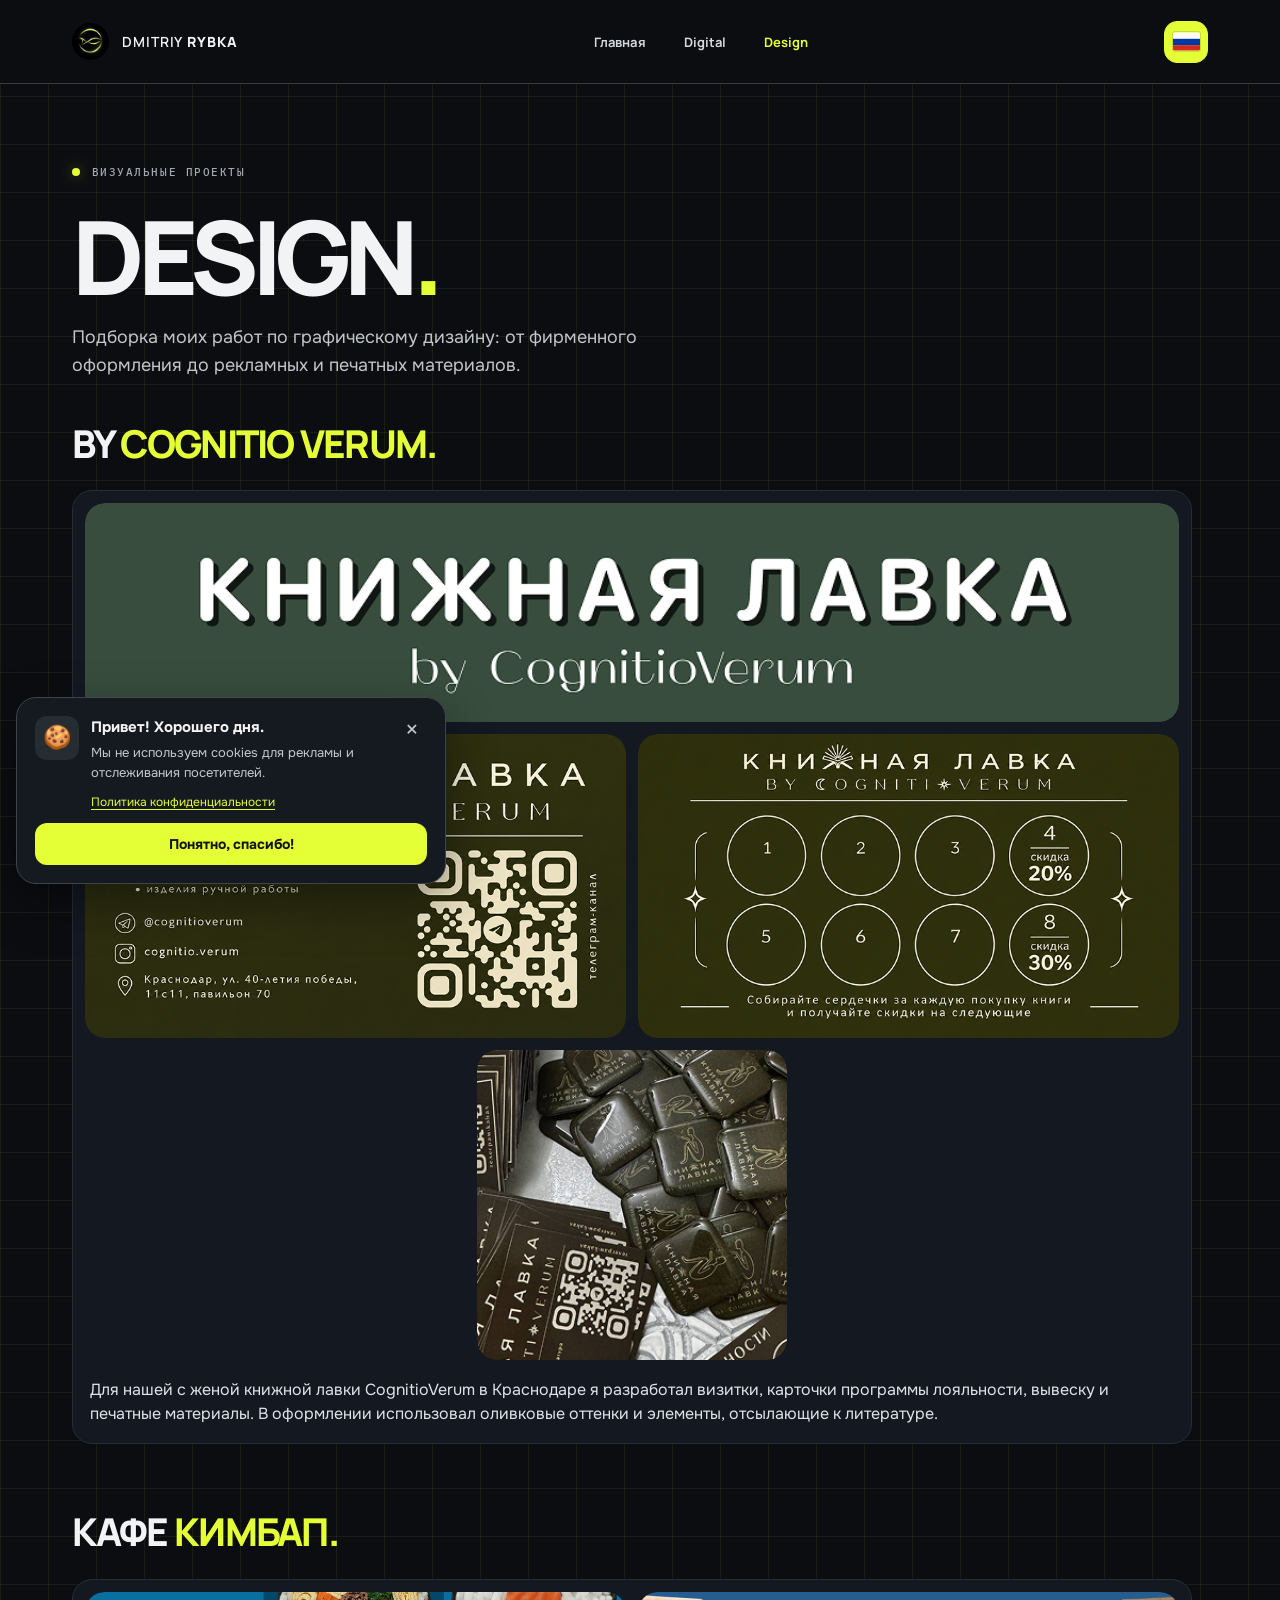
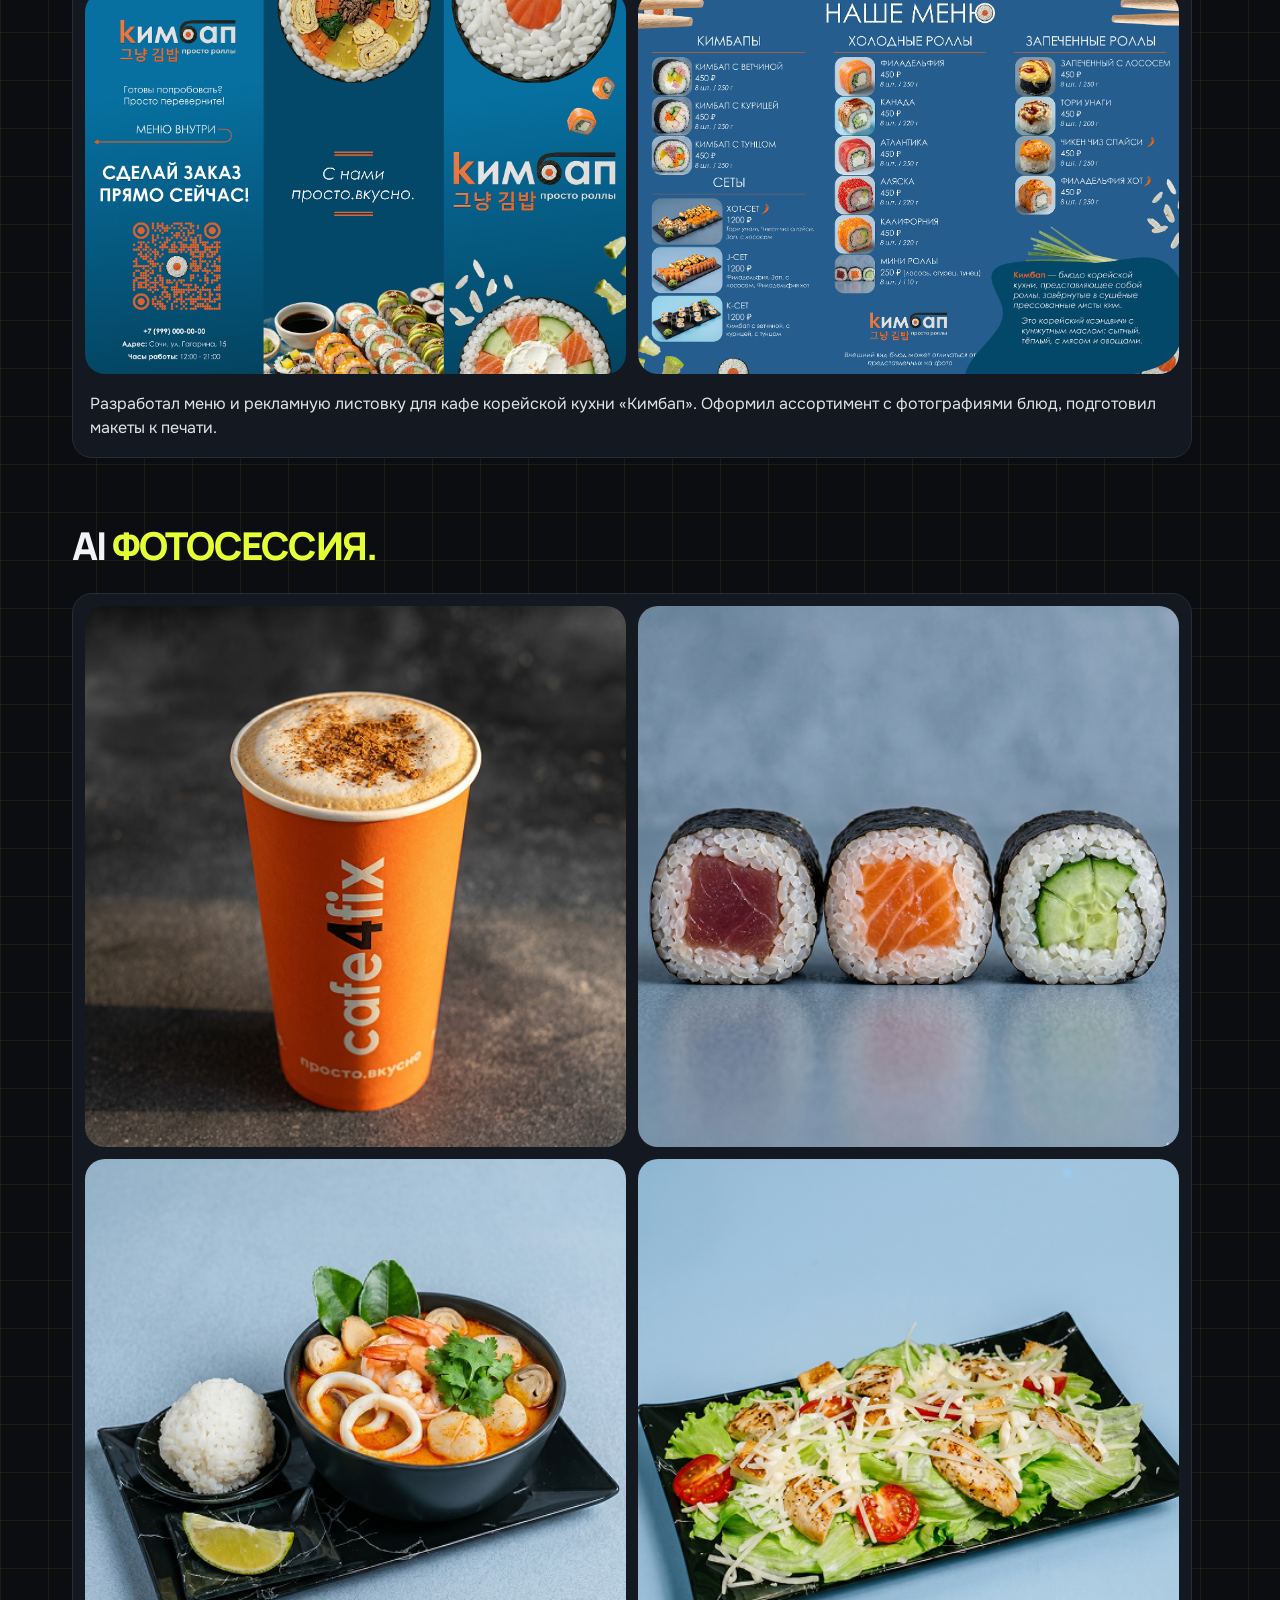
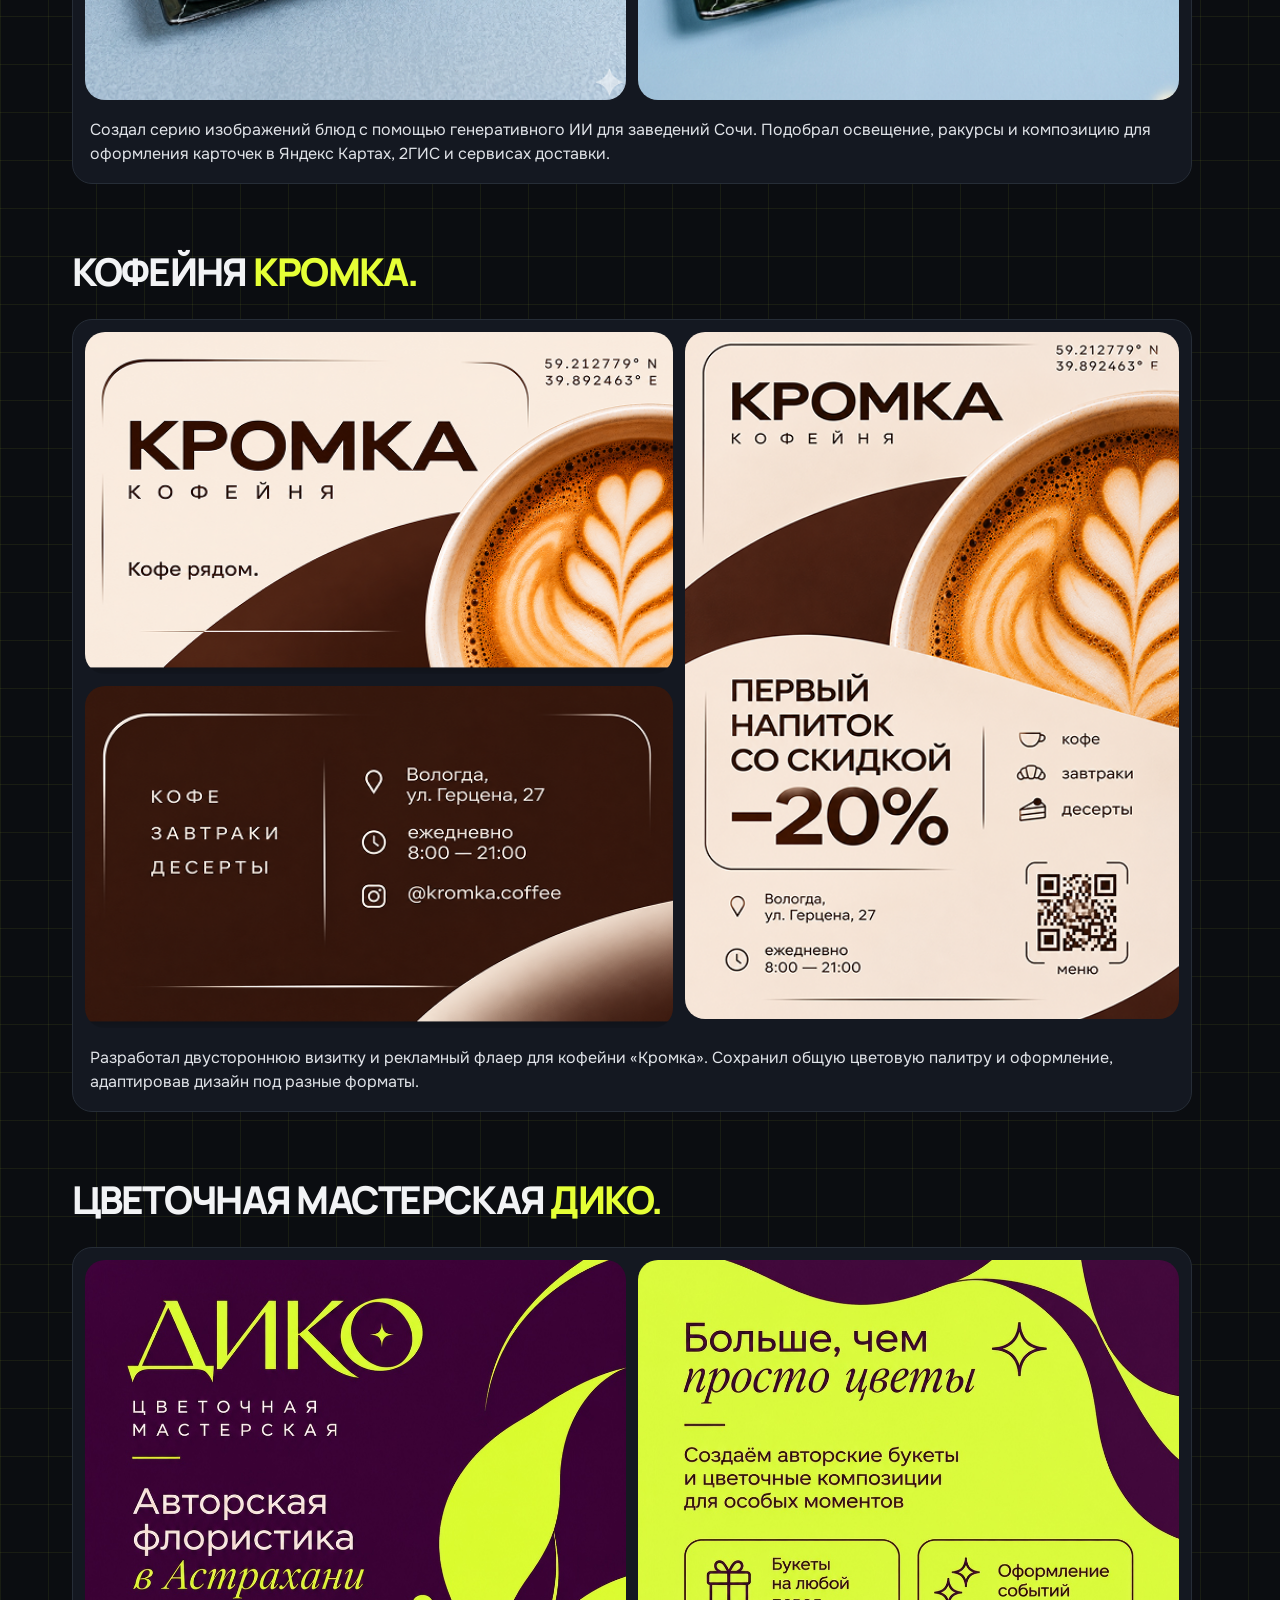
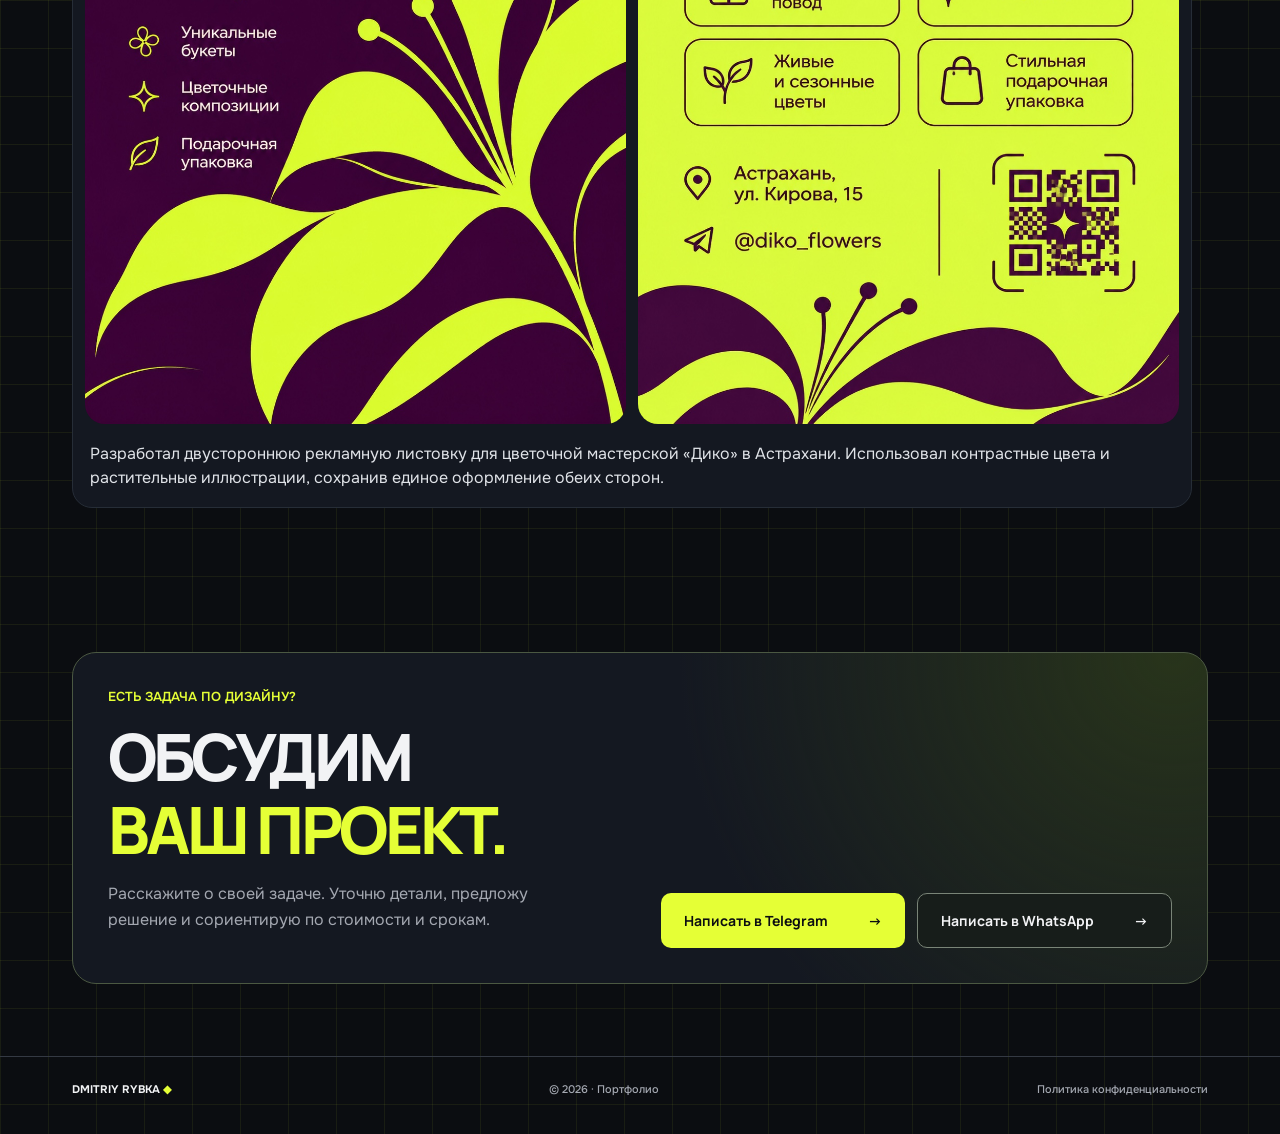
==== design.html @ 5e605a55 "Install GA4 tracking and align multilingual privacy disclosures" ====
<!doctype html>
<html lang="ru">
<head>
<!-- Google Analytics 4 -->
<script async src="https://www.googletagmanager.com/gtag/js?id=G-76533XR7NF"></script>
<script>
  window.dataLayer = window.dataLayer || [];
  function gtag(){dataLayer.push(arguments);}
  gtag('js', new Date());
  gtag('config', 'G-76533XR7NF');
</script>

<meta charset="utf-8">
<meta name="viewport" content="width=device-width, initial-scale=1">
<meta name="theme-color" content="#0B0D11">
<meta name="description" content="Графический дизайн, айдентика, визитки, меню и рекламные материалы. Заказы из Батуми, Тбилиси, Кутаиси, Сочи, Краснодара, Москвы и других городов.">
<title>Графический дизайн и айдентика — портфолио Дмитрия Рыбки</title>
<link rel="icon" href="brand-logo.png" type="image/png">
<link rel="preconnect" href="https://fonts.googleapis.com">
<link rel="preconnect" href="https://fonts.gstatic.com" crossorigin>
<link href="https://fonts.googleapis.com/css2?family=Manrope:wght@400;500;600;700;800&family=Onest:wght@400;500;600&family=IBM+Plex+Mono:wght@400;500&display=swap" rel="stylesheet">
<link rel="stylesheet" href="brand-site.css?v=6">
<link rel="stylesheet" href="design.css?v=2">
<script src="locales/ru.js?v=2" defer></script>
<script src="locales/en.js?v=3" defer></script>
<script src="locales/ka.js?v=3" defer></script>
<script src="i18n.js?v=3" defer></script>
<script src="brand-site.js?v=5" defer></script>
<script src="design.js?v=2" defer></script>

<link rel="canonical" href="https://dmitriyribka27.github.io/design.html">
<meta name="robots" content="index, follow, max-image-preview:large">
<meta property="og:type" content="website">
<meta property="og:site_name" content="Dmitriy Rybka — Portfolio">
<meta property="og:title" content="Графический дизайн и айдентика — портфолио Дмитрия Рыбки">
<meta property="og:description" content="Графический дизайн, айдентика, визитки, меню и рекламные материалы. Заказы из Батуми, Тбилиси, Кутаиси, Сочи, Краснодара, Москвы и других городов.">
<meta property="og:url" content="https://dmitriyribka27.github.io/design.html">
<meta name="twitter:card" content="summary">
<meta name="twitter:title" content="Графический дизайн и айдентика — портфолио Дмитрия Рыбки">
<meta name="twitter:description" content="Графический дизайн, айдентика, визитки, меню и рекламные материалы. Заказы из Батуми, Тбилиси, Кутаиси, Сочи, Краснодара, Москвы и других городов.">
</head>
<body class="design-page">
<header class="header"><a class="wordmark" href="index.html"><img src="brand-logo.png" alt="" width="37" height="37"><span>DMITRIY <b>RYBKA</b></span></a><nav class="nav" aria-label="Основное меню"><a href="index.html">Главная</a><a href="digital.html">Digital</a><a class="active" href="design.html" aria-current="page">Design</a></nav><div class="language-switcher"><button class="language-trigger" type="button" aria-label="Выбрать язык" aria-haspopup="true" aria-expanded="false" aria-controls="site-language-menu"><span class="language-trigger-flag" aria-hidden="true">🇷🇺</span></button><div class="language-menu" id="site-language-menu" hidden aria-label="Другие языки"><button class="language-option" type="button" data-lang="en" aria-label="English — скоро" title="English — скоро"><span aria-hidden="true">🇺🇸</span></button><button class="language-option" type="button" data-lang="ka" aria-label="ქართული — скоро" title="ქართული — скоро"><span aria-hidden="true">🇬🇪</span></button></div></div></header>
<main class="design-main">
<section class="design-intro" aria-labelledby="design-title"><div class="design-intro-inner"><p class="design-kicker"><span class="design-dot"></span> ВИЗУАЛЬНЫЕ ПРОЕКТЫ</p><h1 id="design-title">DESIGN<span>.</span></h1><p class="design-lead">Подборка моих работ по графическому дизайну: от фирменного оформления до рекламных и печатных материалов.</p><p class="design-hint hint-desktop">Листайте вправо или используйте стрелки</p></div></section>
<section class="design-work" aria-label="Кейсы дизайна">
<div class="design-work-inner">
<div class="design-track" id="design-track" tabindex="0" aria-label="Лента из пяти кейсов">
<article class="design-case design-case--cognitio" aria-labelledby="case-title-1"><h2 id="case-title-1">BY <em>COGNITIO VERUM.</em></h2><div class="design-case-body"><div class="design-visual design-visual--cognitio" aria-label="Четыре элемента фирменного оформления книжной лавки CognitioVerum"><div class="design-image-slot design-cognitio-sign"><img src="assets/design/cognitioverum-3.png" alt="Вытянутая вывеска книжной лавки CognitioVerum" loading="eager" decoding="async"></div><div class="design-image-slot design-cognitio-front"><img src="assets/design/cognitioverum-1.png" alt="Лицевая сторона визитки CognitioVerum" loading="eager" decoding="async"></div><div class="design-image-slot design-cognitio-back"><img src="assets/design/cognitioverum-2.png" alt="Оборотная сторона визитки с восемью отметками программы лояльности" loading="eager" decoding="async"></div><div class="design-image-slot design-cognitio-print"><img src="assets/design/cognitioverum-4.png" alt="Фотография напечатанной продукции CognitioVerum" loading="lazy" decoding="async"></div></div><p class="design-case-caption">Для нашей с женой книжной лавки CognitioVerum в Краснодаре я разработал визитки, карточки программы лояльности, вывеску и печатные материалы. В оформлении использовал оливковые оттенки и элементы, отсылающие к литературе.</p></div></article>
<article class="design-case design-case--kimbap" aria-labelledby="case-title-2"><h2 id="case-title-2">КАФЕ <em>КИМБАП.</em></h2><div class="design-case-body"><div class="design-visual design-visual--kimbap" aria-label="Листовка и меню для кафе Кимбап"><img src="assets/design/kimbap-1.png" alt="Трёхсекционная листовка кафе Кимбап: обложка, контакты и изображения блюд" loading="lazy" decoding="async"><img src="assets/design/kimbap-2.png" alt="Внутреннее меню кафе Кимбап с ассортиментом, фотографиями блюд и ценами" loading="lazy" decoding="async"></div><p class="design-case-caption">Разработал меню и рекламную листовку для кафе корейской кухни «Кимбап». Оформил ассортимент с фотографиями блюд, подготовил макеты к печати.</p></div></article>
<article class="design-case design-case--sochi-ai" aria-labelledby="case-title-3"><h2 id="case-title-3">AI <em>ФОТОСЕССИЯ.</em></h2><div class="design-case-body"><div class="design-visual design-visual--sochi-ai" aria-label="Четыре изображения блюд для цифровых меню заведений Сочи"><img src="assets/design/sochi-ai-food-1.png" alt="Фуд-фотография для цифрового меню — вариант 1" loading="lazy" decoding="async"><img src="assets/design/sochi-ai-food-2.png" alt="Фуд-фотография для цифрового меню — вариант 2" loading="lazy" decoding="async"><img src="assets/design/sochi-ai-food-3.png" alt="Фуд-фотография для цифрового меню — вариант 3" loading="lazy" decoding="async"><img src="assets/design/sochi-ai-food-4.png" alt="Фуд-фотография для цифрового меню — вариант 4" loading="lazy" decoding="async"></div><p class="design-case-caption">Создал серию изображений блюд с помощью генеративного ИИ для заведений Сочи. Подобрал освещение, ракурсы и композицию для оформления карточек в Яндекс Картах, 2ГИС и сервисах доставки.</p></div></article>
<article class="design-case design-case--kromka" aria-labelledby="case-title-4"><h2 id="case-title-4">КОФЕЙНЯ <em>КРОМКА.</em></h2><div class="design-case-body"><div class="design-visual design-visual--kromka" aria-label="Две стороны визитки и флаер кофейни Кромка"><div class="design-kromka-cards"><div class="design-kromka-image design-kromka-image--card"><img src="assets/design/kromka-1.png" alt="Лицевая сторона визитки кофейни Кромка" loading="lazy" decoding="async"></div><div class="design-kromka-image design-kromka-image--card"><img src="assets/design/kromka-2.png" alt="Оборотная сторона визитки кофейни Кромка" loading="lazy" decoding="async"></div></div><div class="design-kromka-image design-kromka-image--flyer"><img src="assets/design/kromka-3.png" alt="Вертикальный рекламный флаер кофейни Кромка" loading="lazy" decoding="async"></div></div><p class="design-case-caption">Разработал двустороннюю визитку и рекламный флаер для кофейни «Кромка». Сохранил общую цветовую палитру и оформление, адаптировав дизайн под разные форматы.</p></div></article>
<article class="design-case design-case--diko" aria-labelledby="case-title-5"><h2 id="case-title-5">ЦВЕТОЧНАЯ МАСТЕРСКАЯ <em>ДИКО.</em></h2><div class="design-case-body"><div class="design-visual design-visual--diko" aria-label="Две стороны рекламной листовки цветочной мастерской Дико"><img src="assets/design/diko-1.jpg" alt="Лицевая сторона рекламной листовки Дико — фиолетовый фон, лаймовая цветочная графика и описание мастерской" width="1055" height="1491" loading="lazy" decoding="async"><img src="assets/design/diko-2.jpg" alt="Оборотная сторона листовки Дико — услуги, контакты и QR-код на лаймовом фоне" width="1055" height="1491" loading="lazy" decoding="async"></div><p class="design-case-caption">Разработал двустороннюю рекламную листовку для цветочной мастерской «Дико» в Астрахани. Использовал контрастные цвета и растительные иллюстрации, сохранив единое оформление обеих сторон.</p></div></article>

</div>
<div class="design-track-controls" aria-label="Навигация по кейсам"><button id="design-prev" type="button" aria-label="Предыдущий кейс" disabled>←</button><div class="design-progress" role="progressbar" aria-label="Прогресс просмотра кейсов" aria-valuemin="1" aria-valuemax="5" aria-valuenow="1"><span id="design-progress-fill"></span></div><span class="design-counter" aria-live="polite"><b id="design-current">01</b> / 05</span><button id="design-next" type="button" aria-label="Следующий кейс">→</button></div>
</div>
</section>
<section class="section design-contact"><div class="contact-panel"><div><span class="eyebrow">ЕСТЬ ЗАДАЧА ПО ДИЗАЙНУ?</span><h2>ОБСУДИМ<br><span class="lime">ВАШ ПРОЕКТ.</span></h2><p>Расскажите о своей задаче. Уточню детали, предложу решение и сориентирую по стоимости и срокам.</p></div><div class="contact-actions"><a class="btn btn-lime" href="https://t.me/ribka_27" target="_blank" rel="noopener">Написать в Telegram <span aria-hidden="true">→</span></a><a class="btn btn-whatsapp" href="https://wa.me/995568997063" target="_blank" rel="noopener noreferrer">Написать в WhatsApp <span aria-hidden="true">→</span></a></div></div></section>
</main>
<footer class="footer"><a href="index.html">DMITRIY RYBKA <span class="lime">◆</span></a><span>© 2026 · Портфолио</span><a href="privacy.html">Политика конфиденциальности</a></footer>
</body></html>
---- brand-site.css ----
:root{--bg:#0b0d11;--lime:#e5ff36;--text:#f2f3f5;--steel:#a4a8b1;--surface:#141821;--line:#343943}*{box-sizing:border-box}html{scroll-behavior:smooth}body{margin:0;background:var(--bg);color:var(--text);font-family:Onest,Manrope,Arial,sans-serif;-webkit-font-smoothing:antialiased}a{color:inherit;text-decoration:none}button{font:inherit}img{max-width:100%}::selection{background:var(--lime);color:var(--bg)}.lime{color:var(--lime)}.header{height:84px;max-width:1440px;margin:auto;padding:0 5.6%;display:flex;align-items:center;justify-content:space-between;border-bottom:1px solid var(--line);gap:24px}.wordmark{display:flex;align-items:center;gap:13px;font:600 14px Manrope,sans-serif;letter-spacing:.08em;white-space:nowrap}.wordmark img{object-fit:contain}.wordmark b{font-weight:800}.nav{display:flex;gap:38px;align-items:center}.nav a,.header-contact{font:500 13px Manrope,sans-serif;color:var(--steel);transition:color .2s}.nav a:hover,.nav .active,.header-contact:hover{color:var(--lime)}.header-contact{color:var(--text);white-space:nowrap}.header-contact span{color:var(--lime);padding-left:12px}.section{max-width:1440px;margin:auto;padding:105px 5.6%}.hero{min-height:750px;position:relative;overflow:hidden;display:flex;align-items:center;padding-top:90px;padding-bottom:35px;border-bottom:1px solid var(--line)}.hero-content{position:relative;z-index:2;width:100%}.eyebrow,.section-top,.hero-foot,.work-label,.work-card small,.about-facts,.picture-caption,.footer,.project-tags,.case-meta,.project-status,.mini-label{font:500 11px 'IBM Plex Mono',monospace;letter-spacing:.12em}.eyebrow{color:var(--steel);display:flex;align-items:center;gap:13px}.signal{height:8px;width:8px;border-radius:100%;background:var(--lime);box-shadow:0 0 18px var(--lime)}.eyebrow-end{margin-left:auto}.hero h1,h2{font-family:Manrope,sans-serif;letter-spacing:-.055em;font-weight:800}.hero h1{font-size:clamp(53px,7.25vw,108px);line-height:1.11;margin:48px 0 30px;max-width:1200px}.hero-desc{font-size:clamp(16px,1.7vw,21px);line-height:1.65;color:#cbd0d6;max-width:670px}.actions{display:flex;gap:14px;flex-wrap:wrap;margin-top:35px}.btn{display:inline-flex;min-height:55px;align-items:center;justify-content:space-between;gap:40px;padding:15px 23px;border-radius:10px;font:700 14px Manrope,sans-serif;transition:transform .2s,background .2s,border-color .2s}.btn:hover{transform:translateY(-3px)}.btn-lime{background:var(--lime);color:var(--bg)}.btn-lime:hover{background:#f0ff88}.btn-ghost{border:1px solid #666d76;color:var(--text)}.btn-ghost:hover{border-color:var(--lime)}.hero-foot{display:flex;justify-content:space-between;color:var(--steel);margin-top:95px}.mesh{pointer-events:none;position:absolute;right:-11%;top:-30%;width:70%;height:100%;opacity:.6;background:repeating-radial-gradient(ellipse at 80% 25%,transparent 0 32px,rgba(229,255,54,.23) 33px,transparent 34px);transform:rotate(-25deg);mask-image:linear-gradient(to left,#000,transparent 85%)}.mesh:after{content:'';position:absolute;width:70%;height:20%;right:10%;top:62%;border-top:2px solid var(--lime);border-radius:50%;filter:drop-shadow(0 0 13px var(--lime));transform:rotate(-14deg)}.section-top{display:flex;align-items:center;justify-content:space-between;color:var(--steel);padding-bottom:22px;border-bottom:1px solid var(--line)}.section-top span:first-child{color:var(--lime)}.section-head{display:flex;align-items:end;justify-content:space-between;gap:50px;margin:55px 0 47px}.section-head h2,.about-copy h2,.contact-panel h2,.page-hero h1{font-size:clamp(41px,5.1vw,74px);line-height:1.11;margin:0}.section-head p{font-size:16px;line-height:1.75;color:var(--steel);max-width:430px;margin:0 0 6px}.service-list{border-top:1px solid var(--line)}.service{border-bottom:1px solid var(--line);padding:29px 4px;display:grid;grid-template-columns:80px 1fr 60px;align-items:center;gap:16px}.service-no{color:var(--lime);font:12px 'IBM Plex Mono',monospace}.service h3{font:700 clamp(22px,2.2vw,31px) Manrope,sans-serif;letter-spacing:-.03em;margin:0 0 9px}.service p{margin:0;color:var(--steel);line-height:1.65;max-width:830px;font-size:15px}.service-symbol{font-size:32px;color:var(--lime);text-align:right}.work-links{padding-top:70px}.work-grid{display:grid;grid-template-columns:1fr 1fr;gap:20px}.work-card{min-height:395px;overflow:hidden;position:relative;border:1px solid #353a42;background:linear-gradient(140deg,#171b24,#0d1015);border-radius:20px;padding:30px;display:flex;flex-direction:column;transition:border-color .2s,transform .2s}.work-card:hover{border-color:var(--lime);transform:translateY(-4px)}.card-graphic{height:215px;position:relative;display:grid;place-items:center;overflow:hidden}.card-graphic:before{content:'';position:absolute;inset:-60%;background:repeating-radial-gradient(circle at center,transparent 0 27px,rgba(229,255,54,.12) 28px,transparent 29px);transform:rotate(-18deg)}.abstract-window{display:block;width:170px;height:121px;border:1px solid #818890;border-radius:12px;transform:rotate(-9deg);background:#171b22;box-shadow:18px 20px 30px #050607,0 0 35px #bcf12b15;padding:15px;position:relative}.abstract-window:before{content:'•••';position:absolute;top:6px;left:13px;color:var(--lime);font-size:11px;letter-spacing:3px}.abstract-window i{display:block;height:9px;margin:12px 0 0;background:#3c4642;border-radius:5px}.abstract-window i:nth-child(2){width:70%;background:var(--lime)}.abstract-window i:nth-child(3){width:88%}.abstract-orbit{width:160px;height:160px;border-radius:50%;border:2px solid var(--lime);transform:rotate(-24deg) scaleX(.78);box-shadow:0 0 35px #aee02c38}.abstract-orbit:after{content:'';position:absolute;width:170px;height:85px;border:2px solid #f2f3f5;border-radius:50%;top:32px;left:-6px;transform:rotate(48deg)}.abstract-spark{position:absolute;font-size:53px;color:var(--lime);text-shadow:0 0 25px #e5ff367c}.work-label{color:var(--lime);margin:5px 0 15px}.work-card strong{font:800 clamp(27px,3vw,42px) Manrope,sans-serif;letter-spacing:-.04em;display:flex;justify-content:space-between;align-items:center}.work-card strong span{color:var(--lime);font-weight:400}.work-card small{letter-spacing:0;font-family:Onest,sans-serif;font-size:14px;color:var(--steel);margin-top:10px}.about-layout{display:grid;grid-template-columns:minmax(280px,.84fr) 1.16fr;gap:7%;align-items:center;margin-top:50px}.about-picture{position:relative;overflow:hidden;border-radius:18px;background:#20242b;aspect-ratio:4/4.6}.about-picture img{width:100%;height:100%;object-fit:cover;object-position:center 35%;display:block}.picture-caption{position:absolute;bottom:18px;left:20px;background:#0b0d11c9;border:1px solid #ffffff52;border-radius:8px;padding:11px}.about-copy .eyebrow{color:var(--lime)}.about-copy h2{margin:25px 0}.about-copy>p:not(.eyebrow){color:#bfc4cc;line-height:1.8;font-size:16px;max-width:620px}.about-facts{display:flex;flex-wrap:wrap;gap:9px;margin-top:35px}.about-facts span,.project-tags span{border:1px solid var(--line);border-radius:40px;padding:10px 13px;color:var(--steel)}.steps{display:grid;grid-template-columns:repeat(4,1fr);list-style:none;gap:14px;padding:0;margin:0 0 75px}.steps li{border-top:1px solid var(--lime);padding-top:20px}.steps li span{display:block;color:var(--lime);font:12px 'IBM Plex Mono',monospace;margin-bottom:32px}.steps strong{font:700 20px Manrope,sans-serif}.steps p{color:var(--steel);line-height:1.6;font-size:14px}.contact-panel{background:radial-gradient(circle at 97% 0,#28341b,transparent 43%),var(--surface);border:1px solid #4b5842;border-radius:24px;padding:55px;display:flex;justify-content:space-between;align-items:end;gap:25px}.contact-panel .eyebrow{color:var(--lime)}.contact-panel h2{margin:20px 0}.contact-panel p{color:var(--steel);max-width:480px;line-height:1.6}.contact-panel .btn{margin-bottom:8px;white-space:nowrap}.footer{max-width:1440px;margin:auto;padding:25px 5.6% 38px;border-top:1px solid var(--line);display:flex;justify-content:space-between;align-items:center;gap:15px;color:var(--steel)}.footer a:first-child{color:var(--text);font-weight:700}.footer a:hover{color:var(--lime)}
/* Inner portfolio pages */
.page-hero{position:relative;overflow:hidden;min-height:450px;display:flex;flex-direction:column;justify-content:center;border-bottom:1px solid var(--line)}.page-hero .mesh{right:-26%;top:-55%}.page-hero h1{max-width:900px;margin:30px 0 25px}.page-hero p:not(.eyebrow){color:var(--steel);font-size:18px;line-height:1.65;max-width:720px}.page-hero .btn{align-self:flex-start;margin-top:16px}.case-stack{display:grid;gap:22px;margin-top:55px}.case{border:1px solid var(--line);border-radius:20px;background:var(--surface);overflow:hidden;display:grid;grid-template-columns:1.05fr .95fr}.case-copy{padding:45px}.case-meta{color:var(--lime)}.case h2{font-size:clamp(32px,3.4vw,49px);margin:25px 0 18px;line-height:1.13}.case p{color:var(--steel);font-size:15px;line-height:1.75}.case ul{padding-left:20px;color:#cbd0d6;line-height:1.8}.case-visual{min-height:335px;background:radial-gradient(circle at 65% 50%,#303b20,#101319 70%);display:grid;place-items:center;position:relative;overflow:hidden}.case-visual img{width:100%;height:100%;object-fit:cover;max-height:450px}.case-visual.visual-symbol{font:800 clamp(85px,12vw,190px) Manrope,sans-serif;letter-spacing:-.1em;color:var(--lime);text-shadow:0 0 60px #dfff3633}.case-visual .visual-sub{position:absolute;bottom:25px;left:28px;color:var(--steel);font:11px 'IBM Plex Mono',monospace;letter-spacing:.1em}.case-actions{display:flex;gap:18px;flex-wrap:wrap;margin-top:24px}.text-link{font:700 13px Manrope,sans-serif;color:var(--lime);border-bottom:1px solid var(--lime);padding-bottom:6px}.project-tags{display:flex;gap:8px;flex-wrap:wrap;margin-top:25px;font-size:10px}.project-status{display:inline-flex;color:var(--steel);padding:7px 0}.gallery{display:grid;grid-template-columns:repeat(3,1fr);gap:16px;margin-top:42px}.gallery button{padding:0;border:1px solid var(--line);background:var(--surface);border-radius:14px;overflow:hidden;cursor:zoom-in;color:var(--text);text-align:left}.gallery img{display:block;width:100%;height:270px;object-fit:cover;transition:transform .3s}.gallery button:hover img{transform:scale(1.04)}.gallery span{display:block;padding:14px;font:12px Manrope,sans-serif}.subheading{margin:70px 0 20px;font:800 clamp(27px,4vw,48px) Manrope,sans-serif;letter-spacing:-.04em}.simple-card-grid{display:grid;grid-template-columns:repeat(3,1fr);gap:16px}.simple-card{border:1px solid var(--line);border-radius:14px;background:var(--surface);padding:24px}.simple-card h3{font:700 20px Manrope,sans-serif}.simple-card p{color:var(--steel);line-height:1.7;font-size:14px}.design-gallery{display:grid;grid-template-columns:repeat(3,1fr);gap:17px;margin:50px 0}.design-gallery button{background:var(--surface);border:1px solid var(--line);border-radius:17px;overflow:hidden;color:var(--text);text-align:left;padding:0;cursor:zoom-in}.design-gallery img{width:100%;aspect-ratio:4/4.7;object-fit:cover;display:block}.design-gallery span{display:block;padding:17px;font:600 14px Manrope,sans-serif}.lightbox{position:fixed;inset:0;background:#07090df2;z-index:100;display:none;align-items:center;justify-content:center;padding:50px 20px}.lightbox.open{display:flex}.lightbox img{max-width:95%;max-height:90vh;object-fit:contain}.lightbox button{position:absolute;right:24px;top:20px;border:1px solid var(--line);background:#20252b;color:white;border-radius:50%;height:44px;width:44px;cursor:pointer;font-size:24px}
@media(max-width:900px){.header{padding:0 5%;height:73px}.section{padding:75px 5%}.hero{min-height:660px}.hero h1{font-size:clamp(47px,8.2vw,74px)}.section-head{display:block}.section-head p{margin-top:25px}.about-layout{gap:30px}.steps{grid-template-columns:repeat(2,1fr);gap:30px}.contact-panel{padding:35px}.case-copy{padding:30px}.case-visual{min-height:250px}}
@media(max-width:620px){.header{gap:8px}.wordmark{font-size:11px;gap:6px}.wordmark img{height:29px;width:29px}.nav{gap:12px}.nav a{font-size:11px}.header-contact{font-size:0}.header-contact span{font-size:18px;padding:0}.section{padding:65px 6%}.hero{min-height:640px;padding-top:75px}.hero .eyebrow{font-size:9px;letter-spacing:.03em}.eyebrow-end{display:none}.hero h1{font-size:clamp(37px,9.25vw,58px);margin:40px 0 25px;overflow-wrap:anywhere}.hero-desc{font-size:16px}.hero-foot{margin-top:80px;font-size:9px}.hero-foot span:last-child{display:none}.mesh{width:130%;right:-76%;top:-23%;opacity:.37}.section-top{font-size:9px;gap:10px}.section-top span:last-child{max-width:48%;text-align:right}.section-head{margin:36px 0}.section-head h2,.about-copy h2,.contact-panel h2,.page-hero h1{font-size:clamp(35px,9vw,50px)}.service{grid-template-columns:35px 1fr 22px;padding:24px 0;gap:9px}.service h3{font-size:21px}.service p{font-size:13px}.service-symbol{font-size:21px}.work-grid{grid-template-columns:1fr;gap:15px}.work-card{min-height:300px;padding:23px}.card-graphic{height:160px}.work-card strong{font-size:28px}.about-layout{grid-template-columns:1fr}.about-picture{aspect-ratio:4/3.7}.about-copy{padding-top:16px}.steps{gap:15px;margin-bottom:45px}.steps li span{margin-bottom:20px}.steps strong{font-size:17px}.steps p{font-size:12px}.contact-panel{padding:28px;display:block}.contact-panel .btn{margin-top:18px;width:100%}.footer{padding:28px 6%;flex-wrap:wrap;font-size:9px}.footer span{order:3;width:100%}.case{grid-template-columns:1fr}.case-visual{order:-1;height:240px}.case-copy{padding:25px}.gallery,.design-gallery,.simple-card-grid{grid-template-columns:1fr 1fr}.gallery img{height:190px}.design-gallery img{aspect-ratio:3/4}.page-hero{min-height:390px}.btn{gap:20px;font-size:13px;padding:13px 17px}.case h2{font-size:32px}}
@media(max-width:400px){.gallery,.design-gallery,.simple-card-grid{grid-template-columns:1fr}.hero h1{font-size:36px}.nav a{font-size:10px}.nav{gap:9px}}
@media(prefers-reduced-motion:reduce){html{scroll-behavior:auto}*,*:before,*:after{transition:none!important;animation:none!important}}
/* Refinement: clear language, tighter rhythm and a visible brand grid. */
body{background-color:#0b0d11;background-image:linear-gradient(rgba(229,255,54,.065) 1px,transparent 1px),linear-gradient(90deg,rgba(229,255,54,.065) 1px,transparent 1px);background-size:48px 48px}
.section-top,.hero-foot,.work-label,.picture-caption,.about-facts,.case-meta,.visual-sub{display:none!important}
.eyebrow{font-family:Onest,Manrope,sans-serif;letter-spacing:0;font-size:13px;font-weight:600;text-transform:none}
.hero .eyebrow,.page-hero>.eyebrow{display:none}
.hero{min-height:unset;padding-top:76px;padding-bottom:72px}
.hero h1{margin:0 0 22px;font-size:clamp(48px,6vw,86px);line-height:1.1}
.hero-desc{max-width:610px;line-height:1.55}
.hero .actions{margin-top:28px}
.section{padding-top:72px;padding-bottom:72px}
.section-head{margin:0 0 30px;gap:28px}
.services .service{padding-top:23px;padding-bottom:23px}
.work-card{min-height:310px}
.card-graphic{height:155px}
.work-links{padding-top:48px}
.about-layout{margin-top:0}
.about-picture{aspect-ratio:4/4}
.about-copy .eyebrow{margin:0}
.about-copy h2{margin:13px 0}
.about-copy>p:not(.eyebrow){line-height:1.6}
.steps{margin-bottom:40px}
.steps li span{margin-bottom:14px}
.contact-panel{padding:35px}
.contact-panel h2{margin:15px 0}
.mesh{opacity:.85;background:repeating-radial-gradient(ellipse at 80% 25%,transparent 0 23px,rgba(229,255,54,.30) 24px,transparent 25px);mask-image:linear-gradient(to left,#000,transparent 95%)}
.hero:before,.page-hero:before{content:'';pointer-events:none;position:absolute;inset:0;background:linear-gradient(rgba(229,255,54,.16) 1px,transparent 1px),linear-gradient(90deg,rgba(229,255,54,.16) 1px,transparent 1px);background-size:44px 44px;transform:perspective(500px) rotateX(57deg) scale(1.2);transform-origin:70% 0;mask-image:linear-gradient(90deg,transparent 20%,#000 100%);opacity:.6}
.page-hero{min-height:340px}
.case-stack{margin-top:10px}
.case-copy{padding:32px}
.case h2{margin:0 0 15px}
.project-status{letter-spacing:0;font:500 12px Onest,sans-serif;color:var(--steel)}
.footer{font-family:Onest,Manrope,sans-serif;letter-spacing:0}
@media(max-width:620px){
 .header{height:64px}.section{padding-top:45px;padding-bottom:45px}
 .hero{min-height:unset;padding-top:53px;padding-bottom:48px}
 .hero h1{font-size:clamp(35px,9vw,49px);margin:0 0 20px;line-height:1.12}
 .hero-desc{font-size:15px;line-height:1.55;margin:0}
 .hero .actions{margin-top:23px;gap:10px}
 .hero .btn{min-height:48px;padding:11px 15px}
 .section-head{margin:0 0 24px}
 .section-head h2,.about-copy h2,.contact-panel h2{font-size:clamp(34px,8.5vw,46px)}
 .section-head p{margin-top:13px;font-size:14px;line-height:1.55}
 .work-card{min-height:250px}.card-graphic{height:110px}
 .about-picture{aspect-ratio:4/3.7}
 .about-copy{padding-top:3px}.about-copy h2{margin:12px 0}
 .about-copy>p:not(.eyebrow){line-height:1.6;font-size:14px}
 .steps{grid-template-columns:repeat(2,1fr);gap:18px;margin-bottom:28px}
 .steps li span{margin-bottom:10px}
 .contact-panel{padding:25px}
 .page-hero{min-height:300px}.page-hero h1{margin:0 0 15px}
 .page-hero p:not(.eyebrow){font-size:15px;margin:0}
 .case-copy{padding:24px}
 .hero:before,.page-hero:before{background-size:32px 32px;opacity:.8;mask-image:linear-gradient(90deg,transparent 5%,#000 100%)}
}

/* v2.2 — focused visual refinements */
.mesh,.hero-mesh{display:none!important}
.hero:before,.page-hero:before{display:none!important}
.nav a{font-weight:700;color:#d5d8dc;letter-spacing:.005em}
.nav .active{color:var(--lime)}
.nav a:hover{color:var(--lime)}
.wordmark img{border-radius:50%;object-fit:cover}
.design-graphic .design-icon{position:relative;display:block;width:105px;height:105px;transform:rotate(-12deg)}
.design-icon i{position:absolute;display:block;width:78px;height:78px;left:13px;top:13px;border:2px solid var(--lime);border-radius:15px;transform:rotate(0deg)}
.design-icon i:nth-child(2){left:20px;top:6px;border-color:#f2f3f5;opacity:.8}
.design-icon i:nth-child(3){left:6px;top:20px;border-color:var(--lime);opacity:.65}
.contact-actions{display:flex;align-items:stretch;justify-content:flex-end;flex-wrap:wrap;gap:12px}
.contact-panel .contact-actions .btn{margin:0}
.btn-whatsapp{color:var(--text);border:1px solid #798477;background:#171d1a}
.btn-whatsapp:hover{border-color:var(--lime);background:#1e2921}
@media(max-width:900px){.contact-actions{justify-content:flex-start}}
@media(max-width:620px){.nav a{font-weight:700;font-size:12px}.design-graphic .design-icon{transform:rotate(-12deg) scale(.86)}.contact-actions{display:grid;grid-template-columns:1fr;width:100%}.contact-panel .contact-actions .btn{width:100%;margin-top:0}.contact-panel .contact-actions{margin-top:20px}}

/* Solid navigation bar, with the page grid continuing below it. */
body > .header{position:relative;isolation:isolate;background:#0b0d11}
body > .header::before{content:"";position:absolute;top:0;bottom:0;left:50%;width:100vw;transform:translateX(-50%);background:#0b0d11;z-index:-1;pointer-events:none}


/* Home: animated four-step process, without changing the content or layout */
.process .steps li{
  position:relative;
  isolation:isolate;
  border-top-color:rgba(229,255,54,.26);
  border-radius:0 0 12px 12px;
  padding-left:8px;
  padding-right:8px;
  transition:background .35s ease,border-color .35s ease,transform .35s ease;
  animation:homeStepActive 12s ease-in-out infinite;
  animation-delay:calc((var(--step-index, 0)) * -3s);
}
.process .steps li:nth-child(1){--step-index:0}
.process .steps li:nth-child(2){--step-index:3}
.process .steps li:nth-child(3){--step-index:2}
.process .steps li:nth-child(4){--step-index:1}
.process .steps li::before{
  content:"";
  position:absolute;
  left:0;right:0;top:-2px;height:3px;
  border-radius:3px;
  background:var(--lime);
  transform-origin:left center;
  transform:scaleX(0);
  box-shadow:0 0 13px rgba(229,255,54,.38);
  animation:homeStepLine 12s ease-in-out infinite;
  animation-delay:calc((var(--step-index, 0)) * -3s);
  pointer-events:none;
}
.process .steps li strong{
  display:block;
  transition:color .3s ease;
}
.process .steps li span{
  transition:color .3s ease,text-shadow .3s ease;
}
.process .steps li:is(:hover,:focus-visible){
  outline:1px solid rgba(229,255,54,.58);
  outline-offset:5px;
  background:rgba(229,255,54,.055);
  transform:translateY(-3px);
}
.process .steps li:is(:hover,:focus-visible) strong{color:var(--lime)}
@keyframes homeStepActive{
  0%,20%{background:rgba(229,255,54,.065);border-top-color:var(--lime)}
  24%,100%{background:transparent;border-top-color:rgba(229,255,54,.26)}
}
@keyframes homeStepLine{
  0%{transform:scaleX(0);opacity:1}
  16%{transform:scaleX(1);opacity:1}
  23%{transform:scaleX(1);opacity:.65}
  26%,100%{transform:scaleX(0);opacity:0}
}
@media(prefers-reduced-motion:reduce){
  .process .steps li,.process .steps li::before{animation:none!important}
  .process .steps li{transition:none}
  .process .steps li::before{transform:scaleX(1);opacity:.5}
}


/* About section — restrained reading-light sweep */
.about-copy .reading-word{white-space:nowrap}
.about-copy .reading-char{
  transition:text-shadow .48s ease,color .48s ease,-webkit-text-stroke .48s ease;
  -webkit-text-stroke:0 transparent;
}
.about-copy .reading-char.reading-lit{
  color:#f8f9fa;
  -webkit-text-stroke:.2px currentColor;
  text-shadow:0 0 8px rgba(255,255,255,.26),0 0 15px rgba(229,255,54,.13);
}
.about-copy .lime .reading-char.reading-lit{
  color:#efff8b;
  text-shadow:0 0 9px rgba(229,255,54,.45),0 0 19px rgba(229,255,54,.18);
}
@media(prefers-reduced-motion:reduce){
  .about-copy .reading-char{transition:none!important}
}


/* Shared informational privacy notice (not a cookie-consent dialog) */
.privacy-notice{position:fixed;z-index:1000;left:max(16px,env(safe-area-inset-left));bottom:calc(16px + env(safe-area-inset-bottom));width:min(430px,calc(100vw - 32px));padding:18px;display:grid;grid-template-columns:44px minmax(0,1fr) 30px;gap:12px;align-items:start;background:#151a20;border:1px solid #3c454e;border-radius:20px;box-shadow:0 18px 50px rgba(0,0,0,.4);color:#f2f3f5;opacity:0;transform:translateY(20px);transition:opacity .38s ease,transform .38s ease;font-family:Onest,Manrope,Arial,sans-serif}
.privacy-notice.privacy-notice-visible{opacity:1;transform:translateY(0)}
.privacy-notice-icon{display:flex;align-items:center;justify-content:center;width:44px;height:44px;border-radius:12px;background:#252d32;font-size:23px}
.privacy-notice-copy{min-width:0;padding-top:1px}
.privacy-notice-copy strong{display:block;font-size:15px;line-height:1.4;font-weight:700}
.privacy-notice-copy p{margin:5px 0 7px;font-size:13px;line-height:1.55;color:#c1c8d0}
.privacy-notice-copy a{font-size:12px;color:#e5ff36;text-decoration:underline;text-underline-offset:3px}
.privacy-notice-close{border:0;background:transparent;color:#c1c8d0;cursor:pointer;font-size:25px;line-height:28px;padding:0}
.privacy-notice-ok{grid-column:1/-1;width:100%;padding:12px 16px;border:0;border-radius:12px;background:#e5ff36;color:#101310;font-size:14px;font-weight:700;cursor:pointer}
.privacy-notice-close:focus-visible,.privacy-notice-ok:focus-visible,.privacy-notice-copy a:focus-visible{outline:2px solid #e5ff36;outline-offset:3px}
@media(max-width:500px){.privacy-notice{left:16px;right:16px;width:auto;padding:15px;grid-template-columns:40px minmax(0,1fr) 28px;gap:10px}.privacy-notice-icon{width:40px;height:40px}}
@media(prefers-reduced-motion:reduce){.privacy-notice{transition:none;transform:none}}


/* Compact lime flag-only language switcher; dropdown stacks above page content. */
body > .header{z-index:100;overflow:visible}
.language-switcher{position:relative;z-index:101;flex:0 0 auto}
.language-trigger{appearance:none;-webkit-appearance:none;display:grid;place-items:center;width:44px;height:42px;padding:0;border:1px solid #e5ff36;border-radius:13px;background:#e5ff36;color:#0b0d11;cursor:pointer;touch-action:manipulation}
.language-trigger-flag{font-size:25px;line-height:1;pointer-events:none}
.language-menu{position:absolute;top:calc(100% + 6px);left:0;width:44px;display:flex;flex-direction:column;gap:6px;padding:6px 0 0;background:transparent;z-index:102}
.language-menu[hidden]{display:none!important}
.language-option{appearance:none;-webkit-appearance:none;display:grid;place-items:center;width:44px;height:42px;padding:0;background:#171d24;border:1px solid #434a50;border-radius:13px;color:#fff;cursor:pointer;touch-action:manipulation;box-shadow:0 6px 18px #0008;transition:background .2s,border-color .2s,transform .2s}
.language-option span{font-size:25px;line-height:1;pointer-events:none}
.language-option:hover,.language-option:focus-visible{background:#29321c;border-color:#e5ff36}
.language-trigger:focus-visible{outline:2px solid #fff;outline-offset:3px}
@media(max-width:620px){.header{gap:6px}.wordmark{flex-shrink:0}.language-trigger,.language-option{width:38px;height:38px;border-radius:11px}.language-menu{width:38px}.language-trigger-flag,.language-option span{font-size:23px}}
@media(max-width:380px){.wordmark{font-size:10px}.nav{gap:7px}}
@media(prefers-reduced-motion:reduce){.language-option{transition:none}}


/* Small fixed back-to-top button; respects iPhone safe area. */
.scroll-to-top{position:fixed;right:18px;bottom:calc(22px + env(safe-area-inset-bottom,0px));z-index:120;display:grid;place-items:center;width:44px;height:44px;padding:0;border:1px solid #626d50;border-radius:50%;background:#1b2223;color:#e5ff36;box-shadow:0 7px 22px #0009;cursor:pointer;opacity:0;visibility:hidden;transform:translateY(8px);transition:opacity .2s,transform .2s,visibility .2s,background .2s;touch-action:manipulation;-webkit-tap-highlight-color:transparent}
.scroll-to-top.is-visible{opacity:1;visibility:visible;transform:translateY(0)}
.scroll-to-top:hover{background:#2b3523}
.scroll-to-top:focus-visible{outline:2px solid #e5ff36;outline-offset:3px}
@media(max-width:620px){.scroll-to-top{right:14px;bottom:calc(16px + env(safe-area-inset-bottom,0px));width:42px;height:42px}}
@media(prefers-reduced-motion:reduce){.scroll-to-top{transition:none}}


/* Desktop-only flag artwork: Windows browsers otherwise show RU/US/GE letters for emoji flags. Mobile is unchanged. */
@media(min-width:768px){
.language-trigger-flag,.language-option span{display:block;width:27px;height:19px;font-size:0!important;line-height:0;background-position:center;background-repeat:no-repeat;background-size:27px 19px;border-radius:2px;overflow:hidden;box-shadow:0 0 0 1px #0002}
html[lang="ru"] .language-trigger-flag,.language-option[data-lang="ru"] span{background-image:url("data:image/svg+xml,%3Csvg%20xmlns%3D%22http%3A%2F%2Fwww.w3.org%2F2000%2Fsvg%22%20viewBox%3D%220%200%2030%2020%22%3E%3Cpath%20fill%3D%22%23fff%22%20d%3D%22M0%200h30v20H0z%22%2F%3E%3Cpath%20fill%3D%22%230039a6%22%20d%3D%22M0%207h30v7H0z%22%2F%3E%3Cpath%20fill%3D%22%23d52b1e%22%20d%3D%22M0%2014h30v6H0z%22%2F%3E%3C%2Fsvg%3E")}
html[lang="en"] .language-trigger-flag,.language-option[data-lang="en"] span{background-image:url("data:image/svg+xml,%3Csvg%20xmlns%3D%22http%3A%2F%2Fwww.w3.org%2F2000%2Fsvg%22%20viewBox%3D%220%200%2030%2020%22%3E%3Cpath%20fill%3D%22%23fff%22%20d%3D%22M0%200h30v20H0z%22%2F%3E%3Cpath%20fill%3D%22%23b22234%22%20d%3D%22M0%200h30v1.54H0zm0%203.08h30v1.54H0zm0%206.16h30v1.54H0zm0%203.08h30v1.54H0zm0%203.08h30v1.54H0zm0%203.08h30V20H0zm0-12.32h30V7.7H0z%22%2F%3E%3Cpath%20fill%3D%22%233c3b6e%22%20d%3D%22M0%200h12.4v10.8H0z%22%2F%3E%3Cg%20fill%3D%22%23fff%22%3E%3Ccircle%20cx%3D%222%22%20cy%3D%222%22%20r%3D%22.6%22%2F%3E%3Ccircle%20cx%3D%225%22%20cy%3D%222%22%20r%3D%22.6%22%2F%3E%3Ccircle%20cx%3D%228%22%20cy%3D%222%22%20r%3D%22.6%22%2F%3E%3Ccircle%20cx%3D%2211%22%20cy%3D%222%22%20r%3D%22.6%22%2F%3E%3Ccircle%20cx%3D%223.5%22%20cy%3D%224%22%20r%3D%22.6%22%2F%3E%3Ccircle%20cx%3D%226.5%22%20cy%3D%224%22%20r%3D%22.6%22%2F%3E%3Ccircle%20cx%3D%229.5%22%20cy%3D%224%22%20r%3D%22.6%22%2F%3E%3Ccircle%20cx%3D%222%22%20cy%3D%226%22%20r%3D%22.6%22%2F%3E%3Ccircle%20cx%3D%225%22%20cy%3D%226%22%20r%3D%22.6%22%2F%3E%3Ccircle%20cx%3D%228%22%20cy%3D%226%22%20r%3D%22.6%22%2F%3E%3Ccircle%20cx%3D%2211%22%20cy%3D%226%22%20r%3D%22.6%22%2F%3E%3Ccircle%20cx%3D%223.5%22%20cy%3D%228%22%20r%3D%22.6%22%2F%3E%3Ccircle%20cx%3D%226.5%22%20cy%3D%228%22%20r%3D%22.6%22%2F%3E%3Ccircle%20cx%3D%229.5%22%20cy%3D%228%22%20r%3D%22.6%22%2F%3E%3C%2Fg%3E%3C%2Fsvg%3E")}
html[lang="ka"] .language-trigger-flag,.language-option[data-lang="ka"] span{background-image:url("data:image/svg+xml,%3Csvg%20xmlns%3D%22http%3A%2F%2Fwww.w3.org%2F2000%2Fsvg%22%20viewBox%3D%220%200%2030%2020%22%3E%3Cpath%20fill%3D%22%23fff%22%20d%3D%22M0%200h30v20H0z%22%2F%3E%3Cpath%20fill%3D%22%23e21b2d%22%20d%3D%22M12%200h6v20h-6zM0%207h30v6H0z%22%2F%3E%3Cg%20fill%3D%22%23e21b2d%22%3E%3Cpath%20d%3D%22M5%202h1v4H5zM3.5%203.5h4v1h-4zM24%202h1v4h-1zM22.5%203.5h4v1h-4zM5%2014h1v4H5zM3.5%2015.5h4v1h-4zM24%2014h1v4h-1zM22.5%2015.5h4v1h-4z%22%2F%3E%3C%2Fg%3E%3C%2Fsvg%3E")}
}
---- design.css ----
/* DESIGN — vertical on touch devices, horizontal on desktop */
.design-page{overflow-x:hidden}
.design-main{overflow:hidden}
.design-intro{max-width:1440px;margin:auto;padding:70px 5.6% 12px}
.design-kicker{font:500 11px 'IBM Plex Mono',monospace;letter-spacing:.14em;color:var(--steel);display:flex;align-items:center;gap:12px}
.design-dot{width:8px;height:8px;border-radius:50%;background:var(--lime);box-shadow:0 0 16px #e5ff3670}
.design-intro h1{font:800 clamp(56px,8vw,112px)/1.05 Manrope,sans-serif;letter-spacing:-.07em;margin:24px 0 12px}
.design-intro h1 span{color:var(--lime)}
.design-lead{font:400 clamp(15px,1.4vw,19px)/1.6 Onest,sans-serif;color:#c2c6cb;max-width:660px;margin:0}
.design-hint{font:500 11px 'IBM Plex Mono',monospace;color:#9399a3;letter-spacing:.05em;margin:30px 0 0}
.hint-mobile{display:none}
.design-work{position:relative}
.design-work::before{content:none}
.design-work-inner{position:relative;max-width:1440px;margin:auto;padding:26px 5.6% 85px}
.design-track{display:flex;gap:42px;overflow-x:auto;overscroll-behavior-inline:contain;scroll-snap-type:x mandatory;scrollbar-width:none;scroll-behavior:smooth;padding:12px 0 22px;touch-action:pan-x;outline-offset:5px;cursor:grab}
.design-track:active{cursor:grabbing}
.design-track::-webkit-scrollbar{display:none}
.design-case{flex:0 0 min(760px,calc(100vw - 12%));min-width:0;scroll-snap-align:start}
.design-case h2{font:800 clamp(27px,3vw,41px)/1.16 Manrope,sans-serif;letter-spacing:-.045em;margin:0 0 22px}
.design-case h2 em{font-style:normal;color:var(--lime)}
.design-case-body{background:#141821;border:1px solid #262d37;border-radius:12px;overflow:hidden}
.design-visual{display:grid;grid-template-columns:1fr 1fr;grid-auto-rows:1fr;gap:5px;aspect-ratio:1.56;background:#161b22}
.design-image-slot{min-width:0;min-height:0;display:grid;place-items:center;background:linear-gradient(140deg,#282f36,#1a2029);border:1px solid #3a414d;color:#8c96a3;font:500 clamp(9px,1vw,11px) 'IBM Plex Mono',monospace;letter-spacing:.1em;text-align:center;padding:12px}
.design-image-slot:first-child:nth-last-child(3){grid-row:span 2}
.design-case-caption{margin:0;padding:16px 18px 18px;min-height:100px;color:#e0e3e8;font:400 clamp(14px,1.25vw,16px)/1.5 Onest,sans-serif}
.design-track-controls{display:flex;align-items:center;gap:19px;padding-top:12px}
.design-track-controls button{width:40px;height:40px;border:1px solid #414954;border-radius:50%;background:#141821;color:var(--text);font-size:20px;cursor:pointer;transition:border-color .2s,color .2s}
.design-track-controls button:hover:not(:disabled){border-color:var(--lime);color:var(--lime)}
.design-track-controls button:disabled{opacity:.28;cursor:default}
.design-progress{height:3px;background:#434851;flex:1;overflow:hidden;border-radius:4px}
.design-progress span{display:block;width:20%;height:100%;background:var(--lime);transition:width .2s}
.design-counter{font:500 12px 'IBM Plex Mono',monospace;white-space:nowrap;color:#acb2bc}
.design-counter b{color:var(--lime);font-weight:500}
.design-contact{padding-top:30px}
@media(max-width:767px){
 .design-intro{padding:48px 6% 8px}
 .design-intro h1{font-size:clamp(51px,13vw,75px);margin:18px 0 12px}
 .design-lead{font-size:15px}
 .design-hint{margin-top:20px}
 .hint-desktop{display:none}.hint-mobile{display:inline}

 .design-work-inner{padding:16px 6% 30px}
 .design-track{display:flex;flex-direction:column;overflow:visible;gap:33px;padding:0;cursor:auto;touch-action:auto;scroll-snap-type:none}
 .design-case{flex:none;width:100%}
 .design-case h2{font-size:clamp(27px,7vw,38px);margin:0 0 15px}
 .design-case-body{border-radius:11px}
 .design-visual{gap:5px;aspect-ratio:1.52}
 .design-image-slot{font-size:10px}
 .design-case-caption{font-size:14px;min-height:0;padding:14px 15px 16px}
 .design-track-controls{display:none}
 .design-contact{padding-top:18px}
}
@media(prefers-reduced-motion:reduce){.design-track{scroll-behavior:auto}.design-progress span,.design-track-controls button{transition:none}}


/* CognitioVerum — фотографии без подложек и рамок */
.design-case--cognitio .design-case-body{background:#141821;border:1px solid #262d37;border-radius:20px;overflow:hidden;padding:12px}
.design-visual--cognitio{display:grid;grid-template-columns:repeat(2,minmax(0,1fr));grid-template-rows:auto auto auto;gap:12px;background:transparent;aspect-ratio:auto;padding:0}
.design-visual--cognitio .design-image-slot{grid-row:auto;min-width:0;min-height:0;padding:0;border:0;border-radius:20px;background:none;box-shadow:none;overflow:hidden}
.design-visual--cognitio .design-image-slot img{display:block;width:100%;height:100%;object-fit:cover;border-radius:20px}
.design-visual--cognitio .design-cognitio-sign{grid-column:1/-1;aspect-ratio:5/1}
.design-visual--cognitio .design-cognitio-sign img{object-fit:contain}
.design-visual--cognitio .design-cognitio-front,
.design-visual--cognitio .design-cognitio-back{aspect-ratio:763/429}
.design-visual--cognitio .design-cognitio-print{grid-column:1/-1;justify-self:center;width:min(45%,310px);aspect-ratio:1}
.design-visual--cognitio .design-cognitio-print img{object-fit:cover;object-position:center}
.design-case--cognitio .design-case-caption{padding:18px 5px 5px;min-height:0;color:#e0e3e8}
@media(max-width:767px){
 .design-visual--cognitio{gap:8px;padding:0;aspect-ratio:auto}
 .design-visual--cognitio .design-cognitio-print{width:46%}
 .design-case--cognitio .design-case-body{padding:9px}
 .design-case--cognitio .design-case-caption{padding:15px 5px 5px}
}

/* Case 02 — Kimbap: original print layouts without cropping text */
.design-case--kimbap .design-case-body{border-radius:20px;padding:12px;background:#141821}
.design-visual--kimbap{display:grid;grid-template-columns:repeat(2,minmax(0,1fr));grid-auto-rows:auto;align-items:start;gap:12px;aspect-ratio:auto;background:transparent}
.design-visual--kimbap img{display:block;width:100%;height:auto;aspect-ratio:1611/1139;object-fit:contain;border-radius:20px}
.design-case--kimbap .design-case-caption{padding:18px 5px 5px;min-height:0}
@media(max-width:767px){
 .design-case--kimbap .design-case-body{padding:9px}
 .design-visual--kimbap{gap:8px;aspect-ratio:auto}
 .design-case--kimbap .design-case-caption{padding:15px 5px 5px}
}

/* Case 03 — AI food photography: four square originals */
.design-case--sochi-ai .design-case-body{border-radius:20px;padding:12px;background:#141821}
.design-visual--sochi-ai{display:grid;grid-template-columns:repeat(2,minmax(0,1fr));gap:12px;aspect-ratio:auto;background:transparent}
.design-visual--sochi-ai img{display:block;width:100%;height:auto;aspect-ratio:1/1;object-fit:cover;border-radius:20px}
.design-case--sochi-ai .design-case-caption{padding:18px 5px 5px;min-height:0}
@media(max-width:767px){
 .design-case--sochi-ai .design-case-body{padding:9px}
 .design-visual--sochi-ai{gap:8px}
 .design-case--sochi-ai .design-case-caption{padding:15px 5px 5px}
}

/* Case 04 — Kromka: clipped wrappers hide the baked-in white PNG margins */
.design-case--kromka .design-case-body{border-radius:20px;padding:12px;background:#141821}
.design-visual--kromka{display:grid;grid-template-columns:minmax(0,1.19fr) minmax(0,1fr);align-items:start;gap:12px;aspect-ratio:auto;background:transparent}
.design-kromka-cards{display:grid;grid-template-columns:minmax(0,1fr);grid-template-rows:auto auto;gap:12px;min-width:0;align-content:start}
.design-kromka-image{position:relative;min-width:0;overflow:hidden;border-radius:20px;isolation:isolate}
.design-kromka-image--card{aspect-ratio:601/350}
.design-kromka-image--flyer{aspect-ratio:500/696}
.design-visual--kromka .design-kromka-image img{display:block;position:absolute;inset:0;width:100%;height:100%;max-width:none;object-fit:fill;border-radius:0;clip-path:none;transform:scale(1.065);transform-origin:center}
.design-case--kromka .design-case-caption{padding:18px 5px 5px;min-height:0}
@media(max-width:767px){
 .design-case--kromka .design-case-body{padding:9px}
 .design-visual--kromka{gap:8px}
 .design-kromka-cards{gap:8px}
 .design-case--kromka .design-case-caption{padding:15px 5px 5px}
}

/* Case 05 — Diko: two original vertical leaflet sides, no cropping */
.design-case--diko .design-case-body{border-radius:20px;padding:12px;background:#141821}
.design-visual--diko{display:grid;grid-template-columns:repeat(2,minmax(0,1fr));grid-auto-rows:auto;align-items:start;gap:12px;aspect-ratio:auto;background:transparent}
.design-visual--diko img{display:block;width:100%;height:auto;aspect-ratio:1055/1491;object-fit:contain;border-radius:20px}
.design-case--diko .design-case-caption{padding:18px 5px 5px;min-height:0}
@media(max-width:767px){
 .design-case--diko .design-case-body{padding:9px}
 .design-visual--diko{gap:8px;aspect-ratio:auto}
 .design-case--diko .design-case-caption{padding:15px 5px 5px}
}

/* DESIGN Motion 1.0 — mobile-only case reveals and quiet separators */
@media(max-width:767px){
 .design-case{position:relative}
 .design-case + .design-case::before{content:"";position:absolute;left:0;right:0;top:-17px;height:1px;background:linear-gradient(90deg,transparent,#424a52 12%,#424a52 88%,transparent);pointer-events:none}
 .design-case + .design-case::after{content:"";position:absolute;left:50%;top:-20px;width:7px;height:7px;border-radius:50%;background:var(--lime);box-shadow:0 0 0 3px #0b0d11,0 0 12px #e5ff3655;transform:translateX(-50%);opacity:.45;pointer-events:none;transition:opacity .45s ease,box-shadow .45s ease}
 .design-case + .design-case.is-visible::after{opacity:1;box-shadow:0 0 0 3px #0b0d11,0 0 15px #e5ff3688}
 .design-motion-ready .design-case:not(.is-visible){opacity:0;transform:translateY(14px)}
 .design-motion-ready .design-case{transition:opacity .55s ease,transform .55s cubic-bezier(.2,.75,.25,1)}
}
@media(max-width:767px) and (prefers-reduced-motion:reduce){
 .design-motion-ready .design-case{opacity:1!important;transform:none!important;transition:none!important}
 .design-case + .design-case::after{transition:none!important}
}


/* Desktop DESIGN: full-width vertical case gallery, no sideways carousel. */
@media(min-width:768px){
 .design-intro{max-width:1360px;padding:70px 5.6% 12px}
 .design-work-inner{max-width:1360px;padding:30px 5.6% 90px}
 .design-track{display:flex;flex-direction:column;gap:66px;overflow:visible;scroll-snap-type:none;scroll-behavior:auto;touch-action:auto;cursor:auto;padding:0}
 .design-track:active{cursor:auto}
 .design-case{flex:none;width:100%;max-width:1120px;scroll-snap-align:none}
 .design-case h2{margin-bottom:24px}
 .design-case-caption{min-height:0}
 .design-track-controls{display:none}
 .design-hint{display:none}
 .design-contact{padding-top:54px}
}
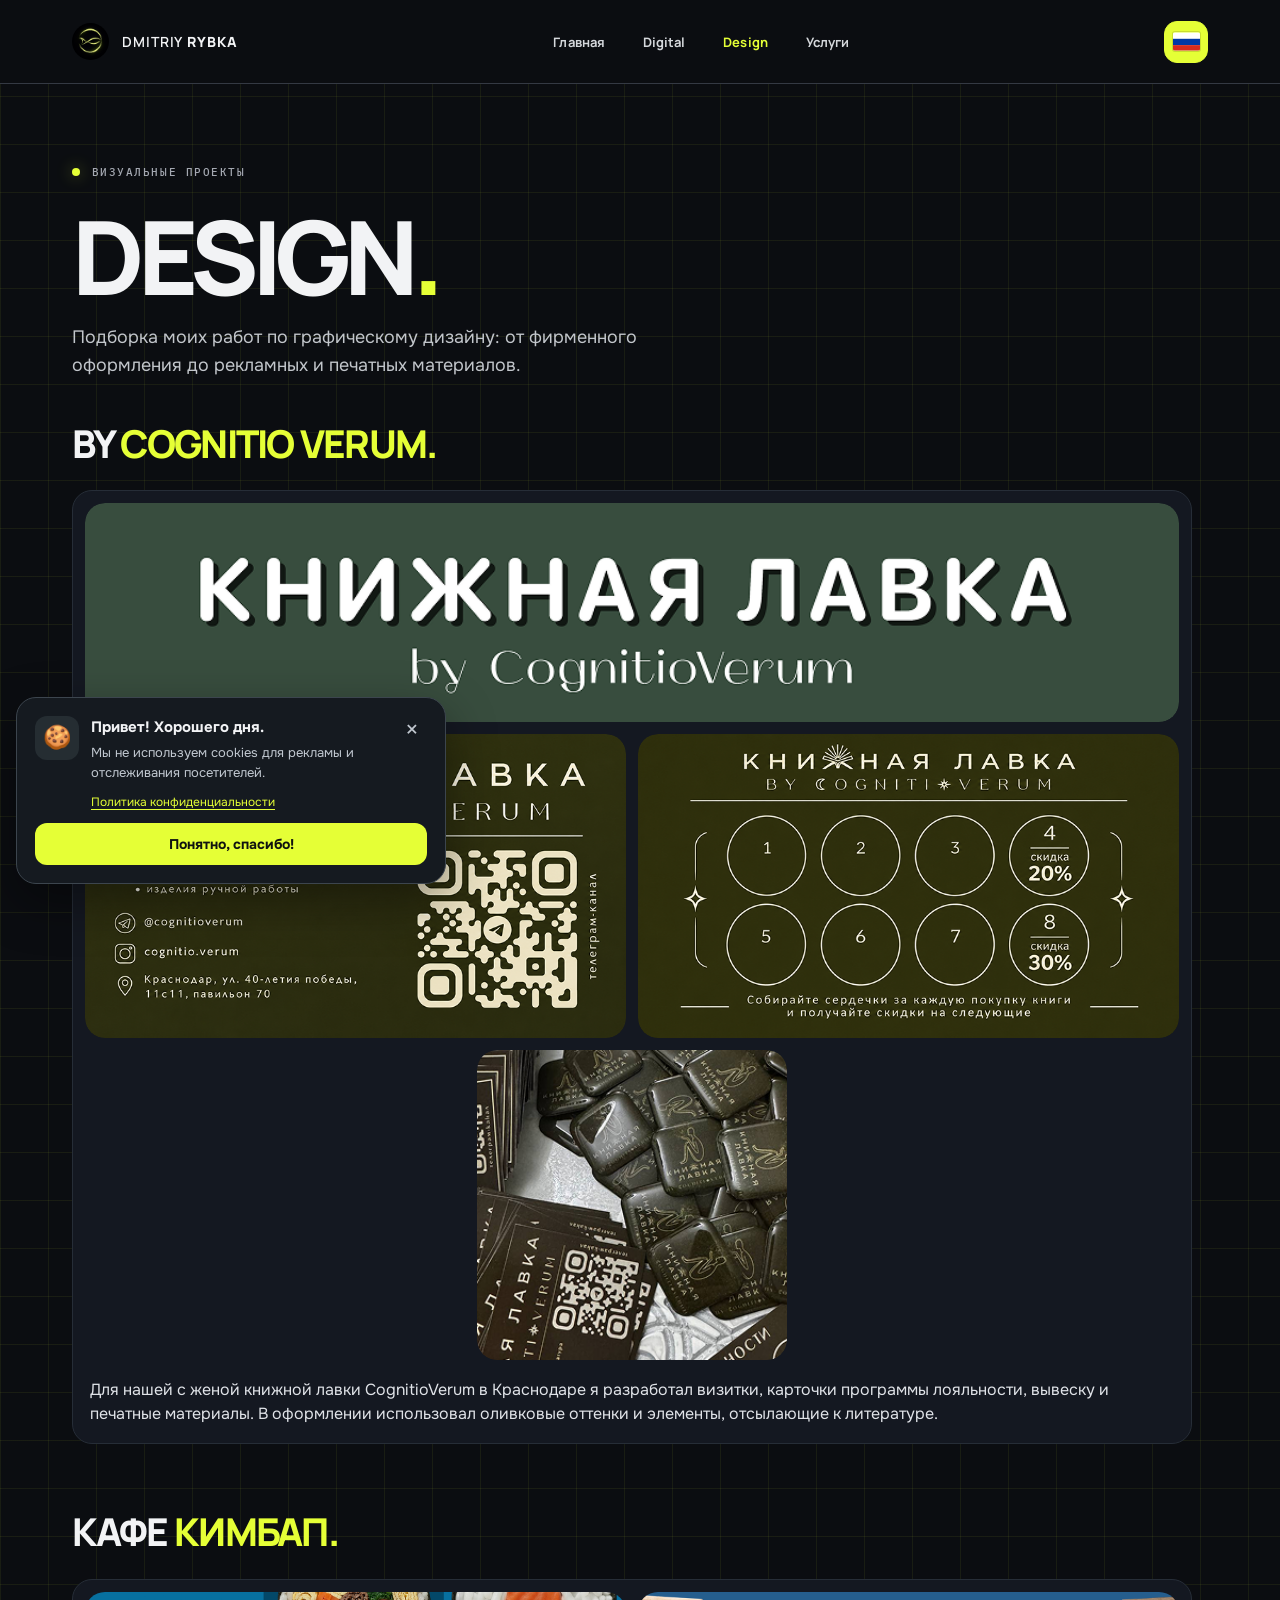
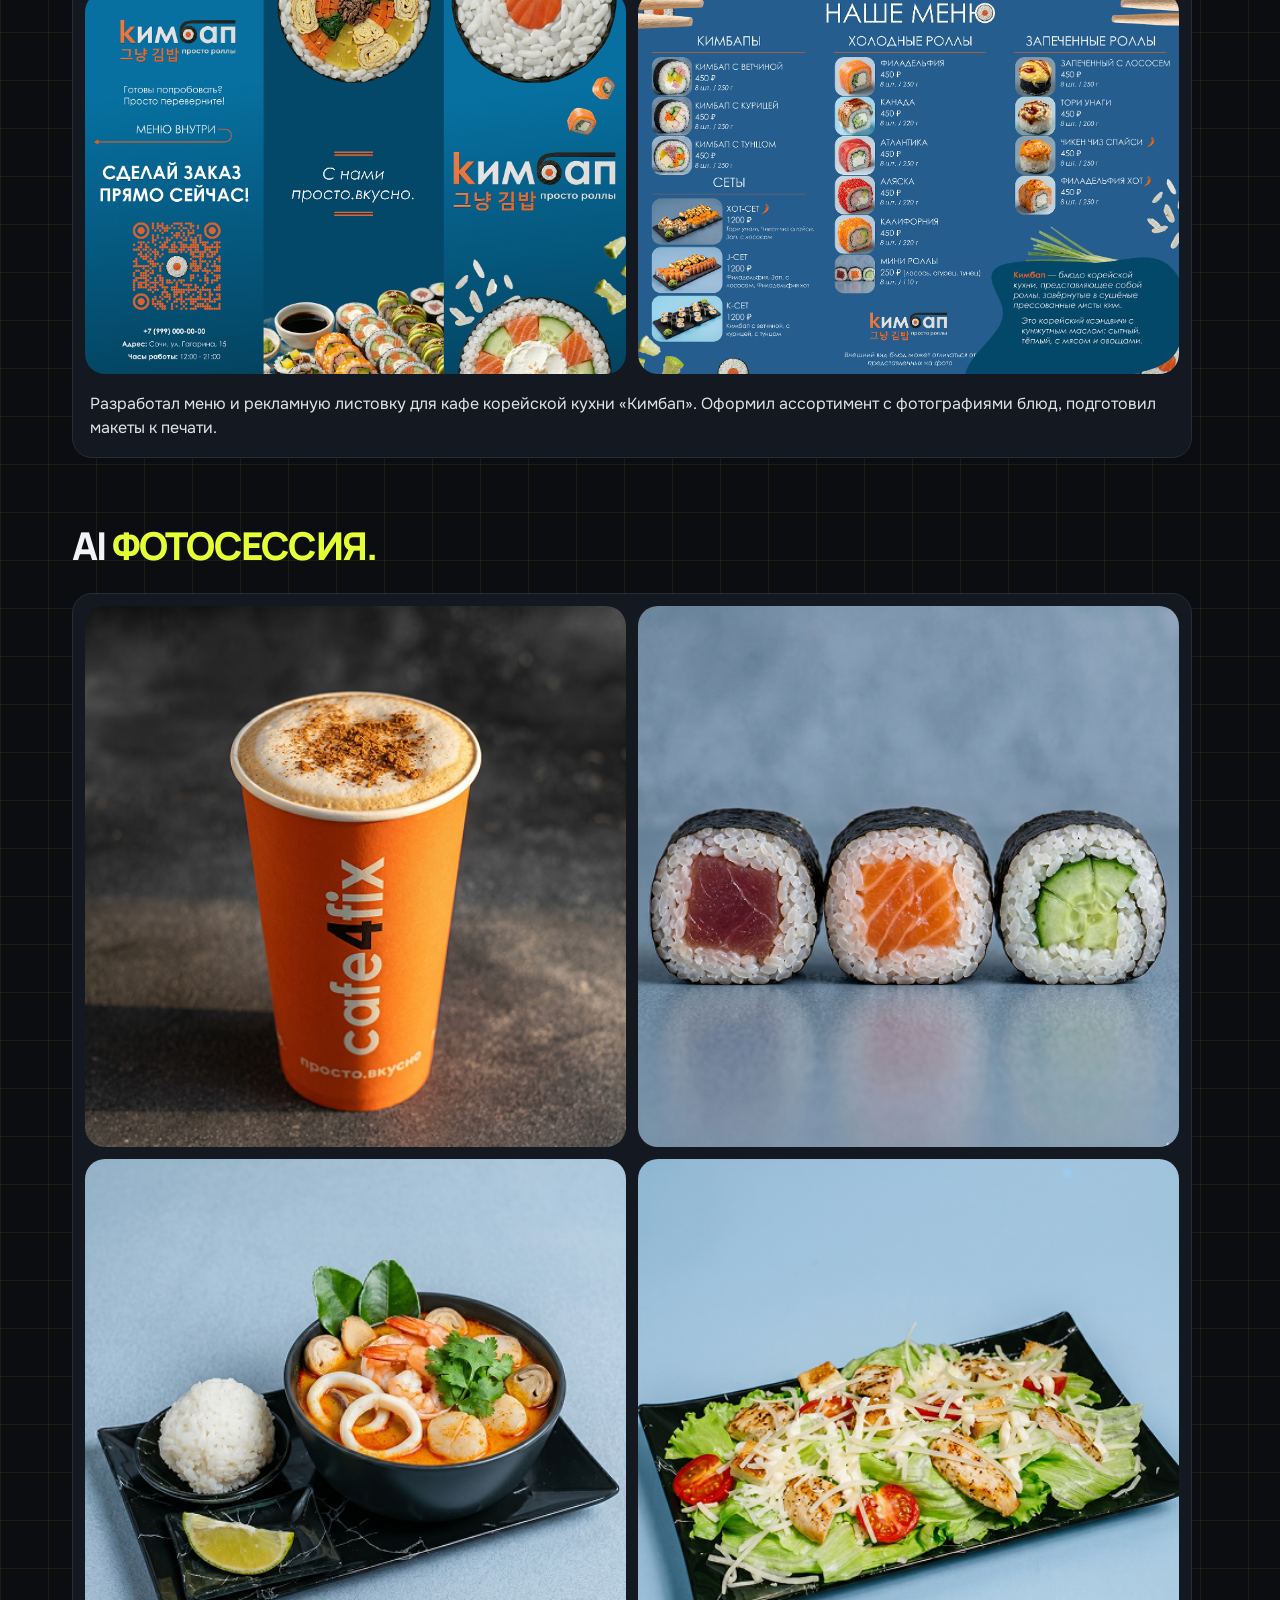
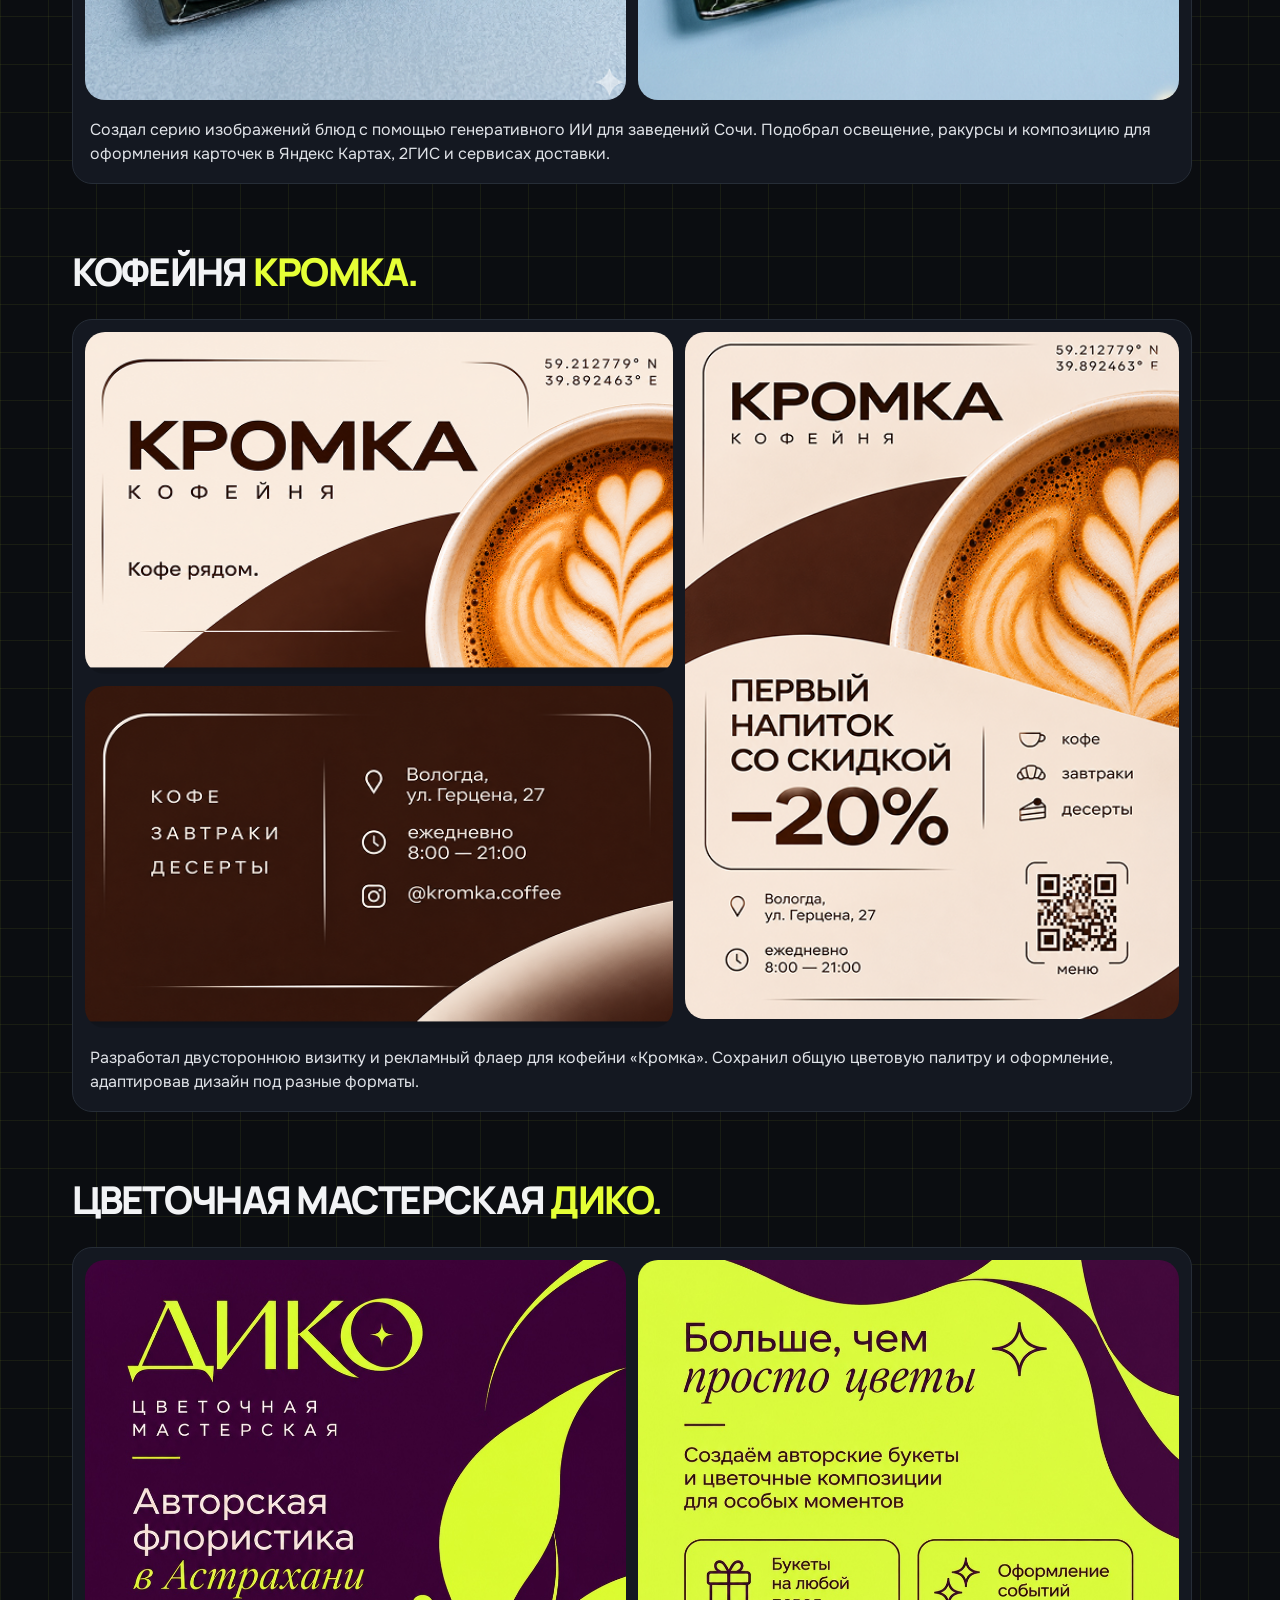
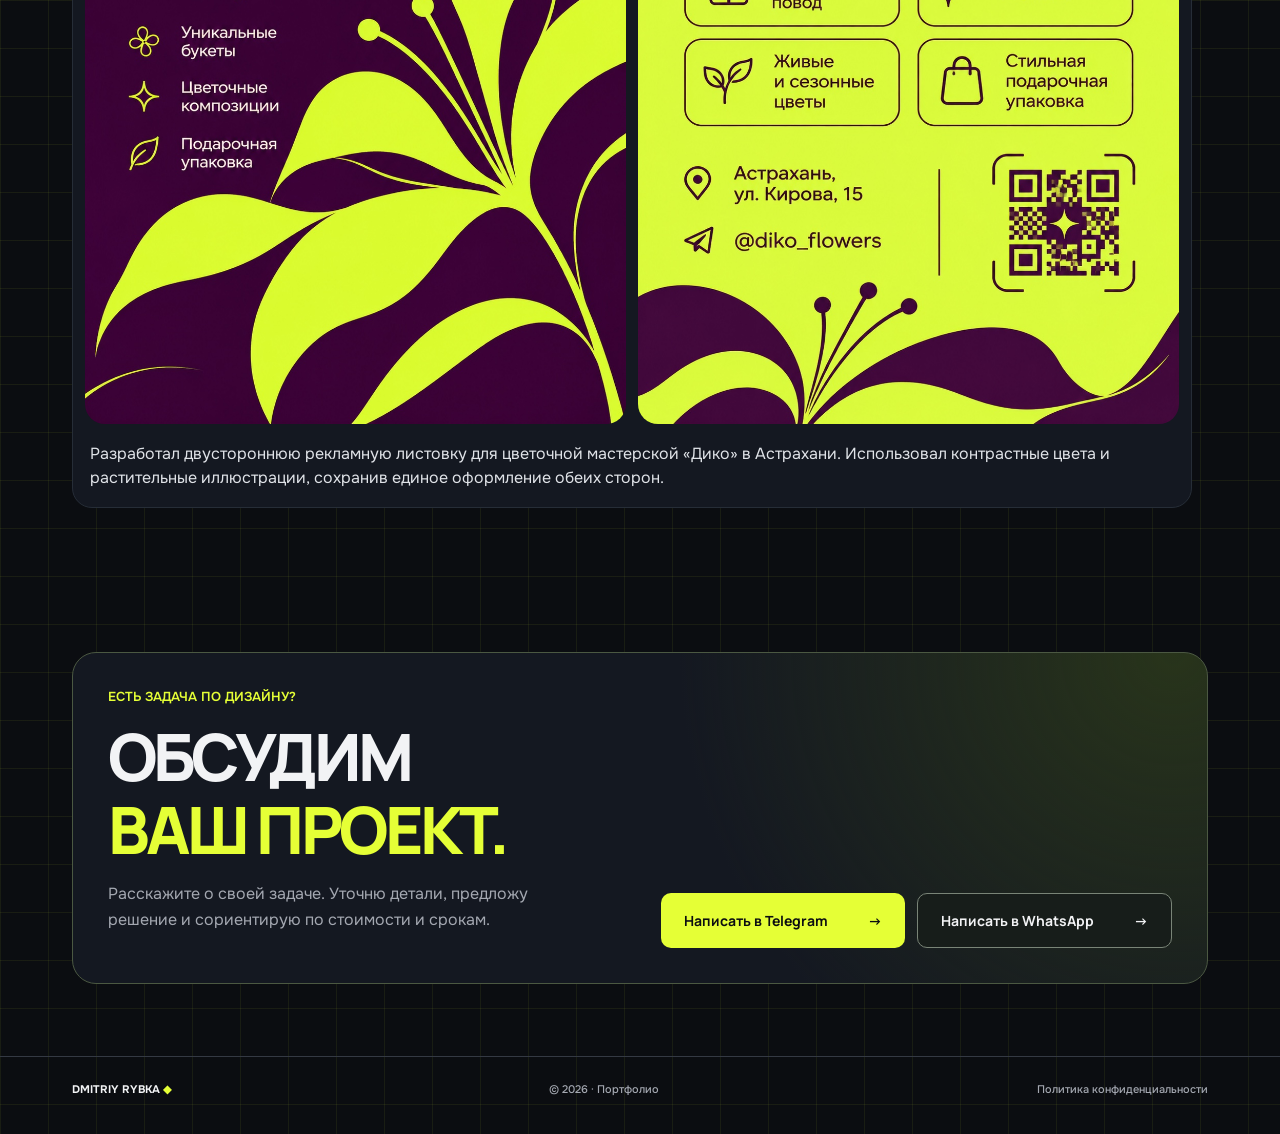
==== commit dfbf81e7: "Integrate services navigation and sitemap: design.html" ====
--- a/design.html
+++ b/design.html
@@ -25,7 +25,7 @@
 <script src="locales/en.js?v=3" defer></script>
 <script src="locales/ka.js?v=3" defer></script>
 <script src="i18n.js?v=3" defer></script>
-<script src="brand-site.js?v=5" defer></script>
+<script src="brand-site.js?v=6" defer></script>
 <script src="design.js?v=2" defer></script>
 
 <link rel="canonical" href="https://dmitriyribka27.github.io/design.html">
@@ -40,7 +40,7 @@
 <meta name="twitter:description" content="Графический дизайн, айдентика, визитки, меню и рекламные материалы. Заказы из Батуми, Тбилиси, Кутаиси, Сочи, Краснодара, Москвы и других городов.">
 </head>
 <body class="design-page">
-<header class="header"><a class="wordmark" href="index.html"><img src="brand-logo.png" alt="" width="37" height="37"><span>DMITRIY <b>RYBKA</b></span></a><nav class="nav" aria-label="Основное меню"><a href="index.html">Главная</a><a href="digital.html">Digital</a><a class="active" href="design.html" aria-current="page">Design</a></nav><div class="language-switcher"><button class="language-trigger" type="button" aria-label="Выбрать язык" aria-haspopup="true" aria-expanded="false" aria-controls="site-language-menu"><span class="language-trigger-flag" aria-hidden="true">🇷🇺</span></button><div class="language-menu" id="site-language-menu" hidden aria-label="Другие языки"><button class="language-option" type="button" data-lang="en" aria-label="English — скоро" title="English — скоро"><span aria-hidden="true">🇺🇸</span></button><button class="language-option" type="button" data-lang="ka" aria-label="ქართული — скоро" title="ქართული — скоро"><span aria-hidden="true">🇬🇪</span></button></div></div></header>
+<header class="header"><a class="wordmark" href="index.html"><img src="brand-logo.png" alt="" width="37" height="37"><span>DMITRIY <b>RYBKA</b></span></a><nav class="nav" aria-label="Основное меню"><a href="index.html">Главная</a><a href="digital.html">Digital</a><a class="active" href="design.html" aria-current="page">Design</a><a href="services.html">Услуги</a></nav><div class="language-switcher"><button class="language-trigger" type="button" aria-label="Выбрать язык" aria-haspopup="true" aria-expanded="false" aria-controls="site-language-menu"><span class="language-trigger-flag" aria-hidden="true">🇷🇺</span></button><div class="language-menu" id="site-language-menu" hidden aria-label="Другие языки"><button class="language-option" type="button" data-lang="en" aria-label="English — скоро" title="English — скоро"><span aria-hidden="true">🇺🇸</span></button><button class="language-option" type="button" data-lang="ka" aria-label="ქართული — скоро" title="ქართული — скоро"><span aria-hidden="true">🇬🇪</span></button></div></div></header>
 <main class="design-main">
 <section class="design-intro" aria-labelledby="design-title"><div class="design-intro-inner"><p class="design-kicker"><span class="design-dot"></span> ВИЗУАЛЬНЫЕ ПРОЕКТЫ</p><h1 id="design-title">DESIGN<span>.</span></h1><p class="design-lead">Подборка моих работ по графическому дизайну: от фирменного оформления до рекламных и печатных материалов.</p><p class="design-hint hint-desktop">Листайте вправо или используйте стрелки</p></div></section>
 <section class="design-work" aria-label="Кейсы дизайна">
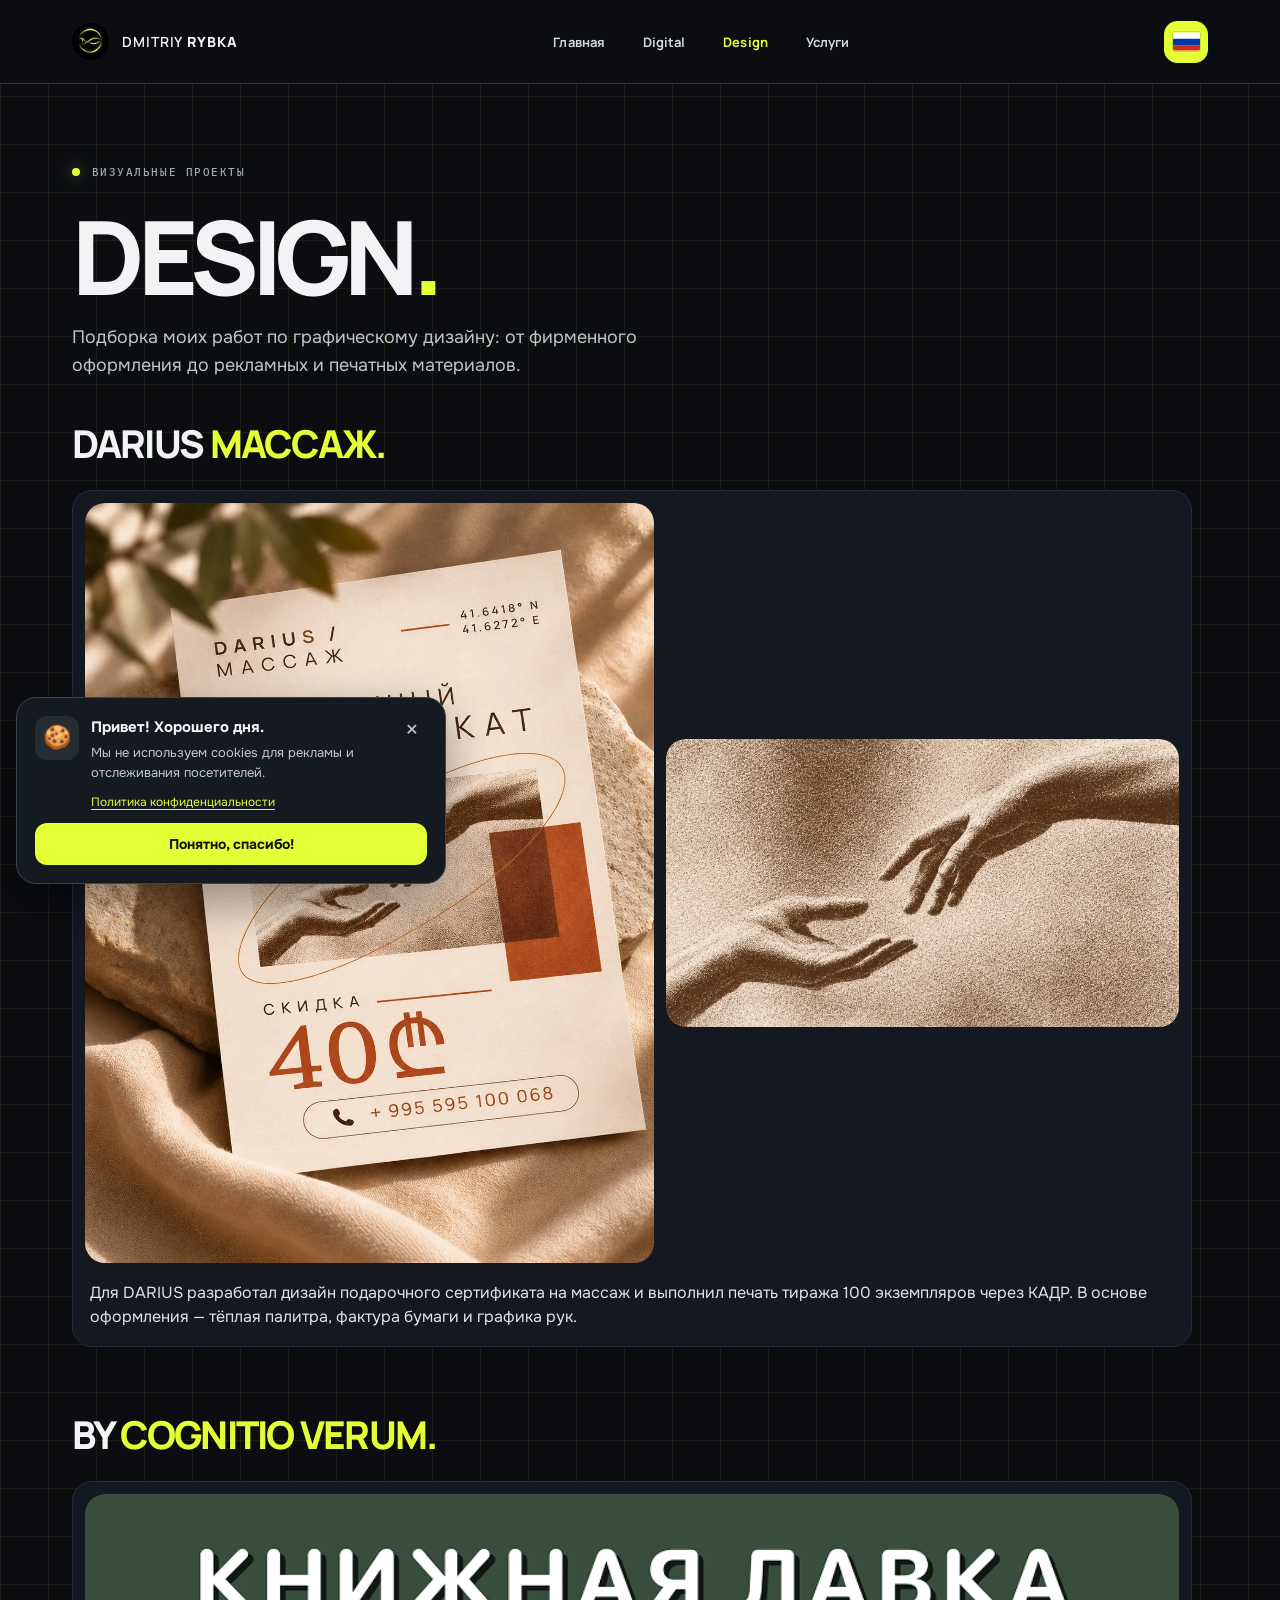
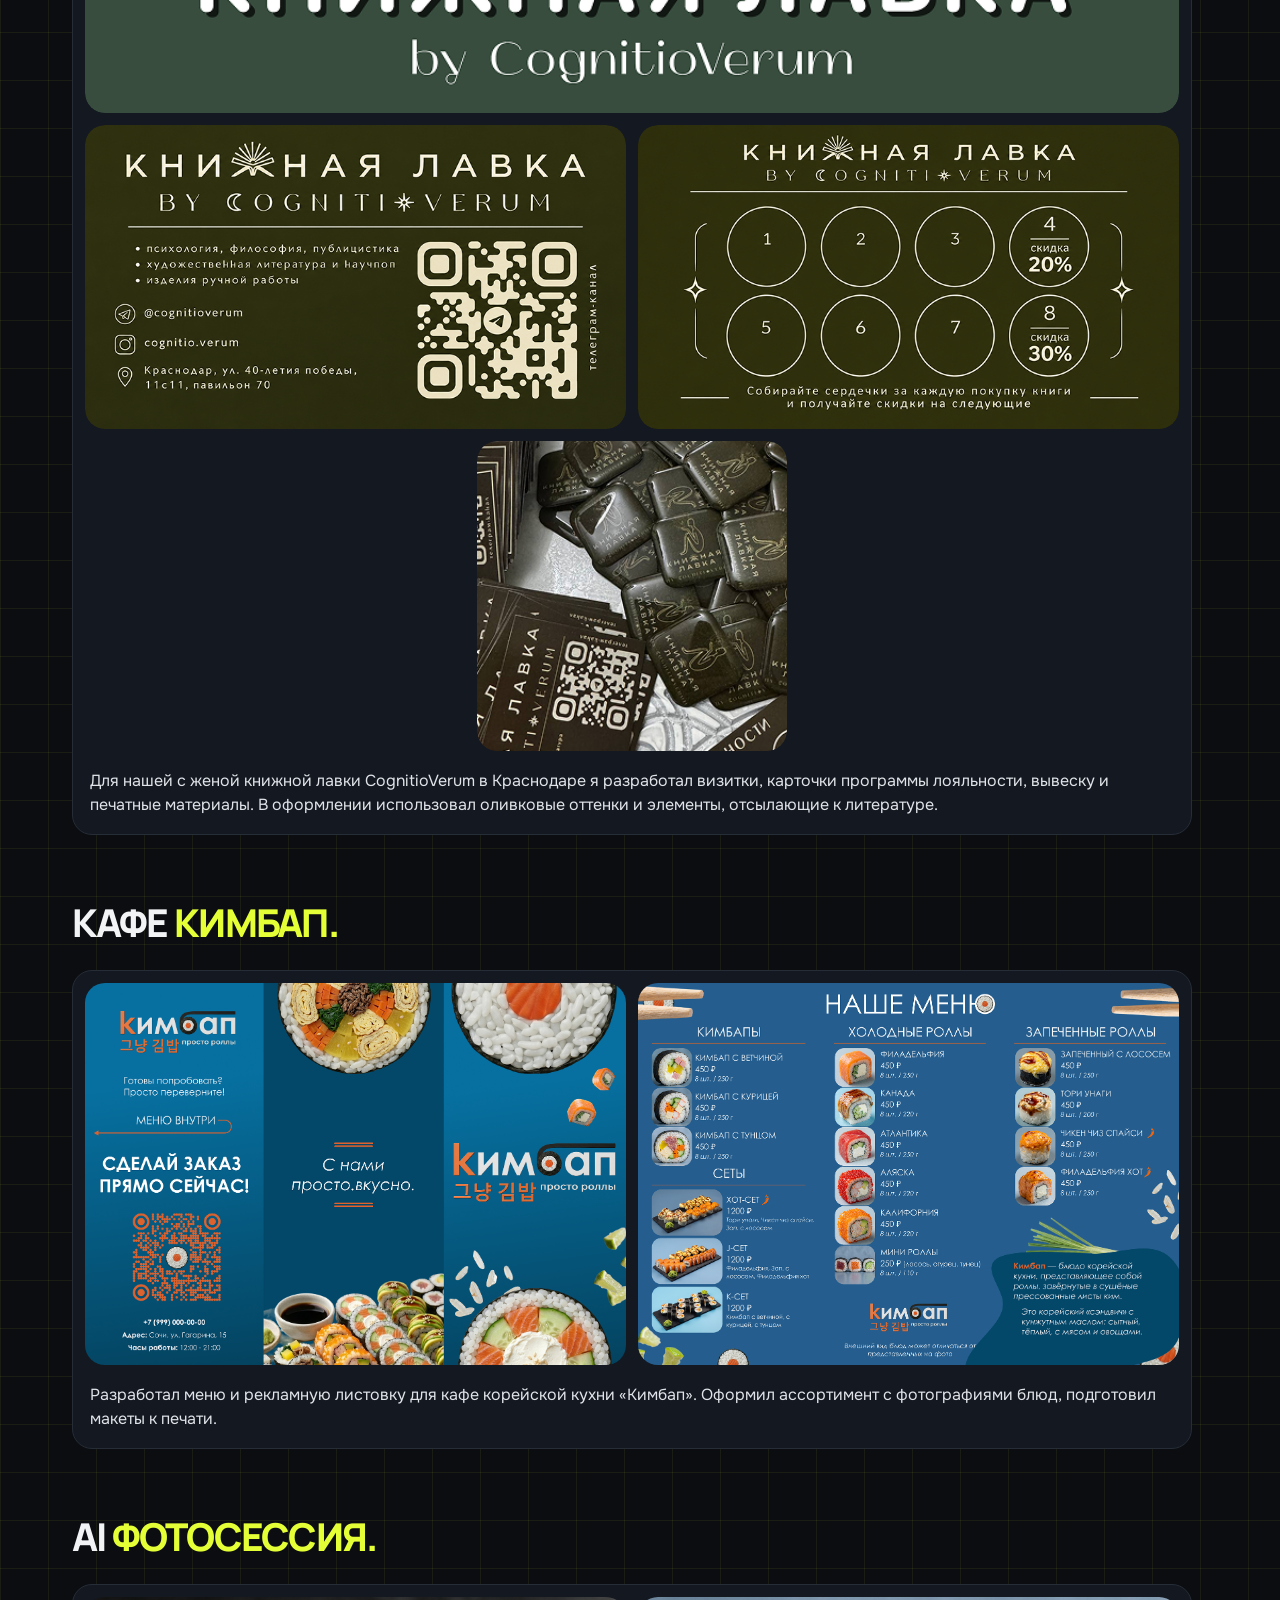
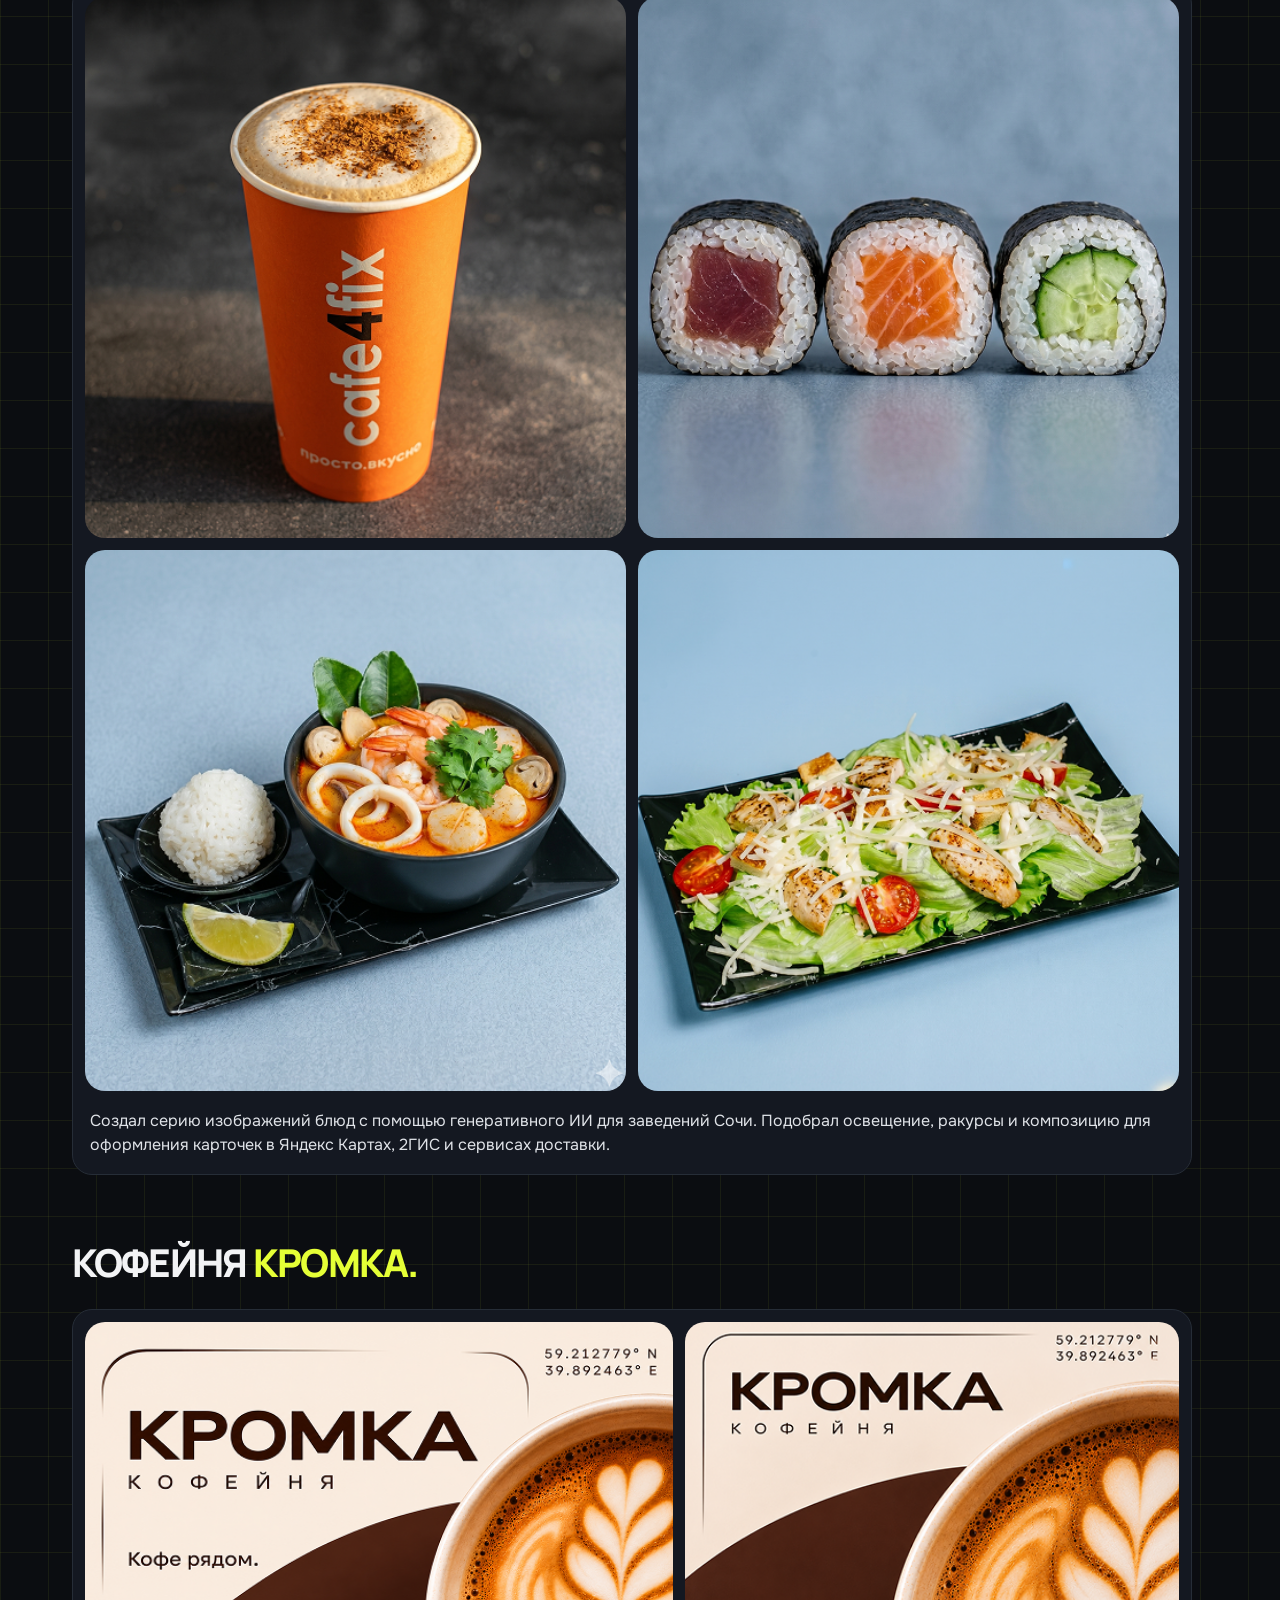
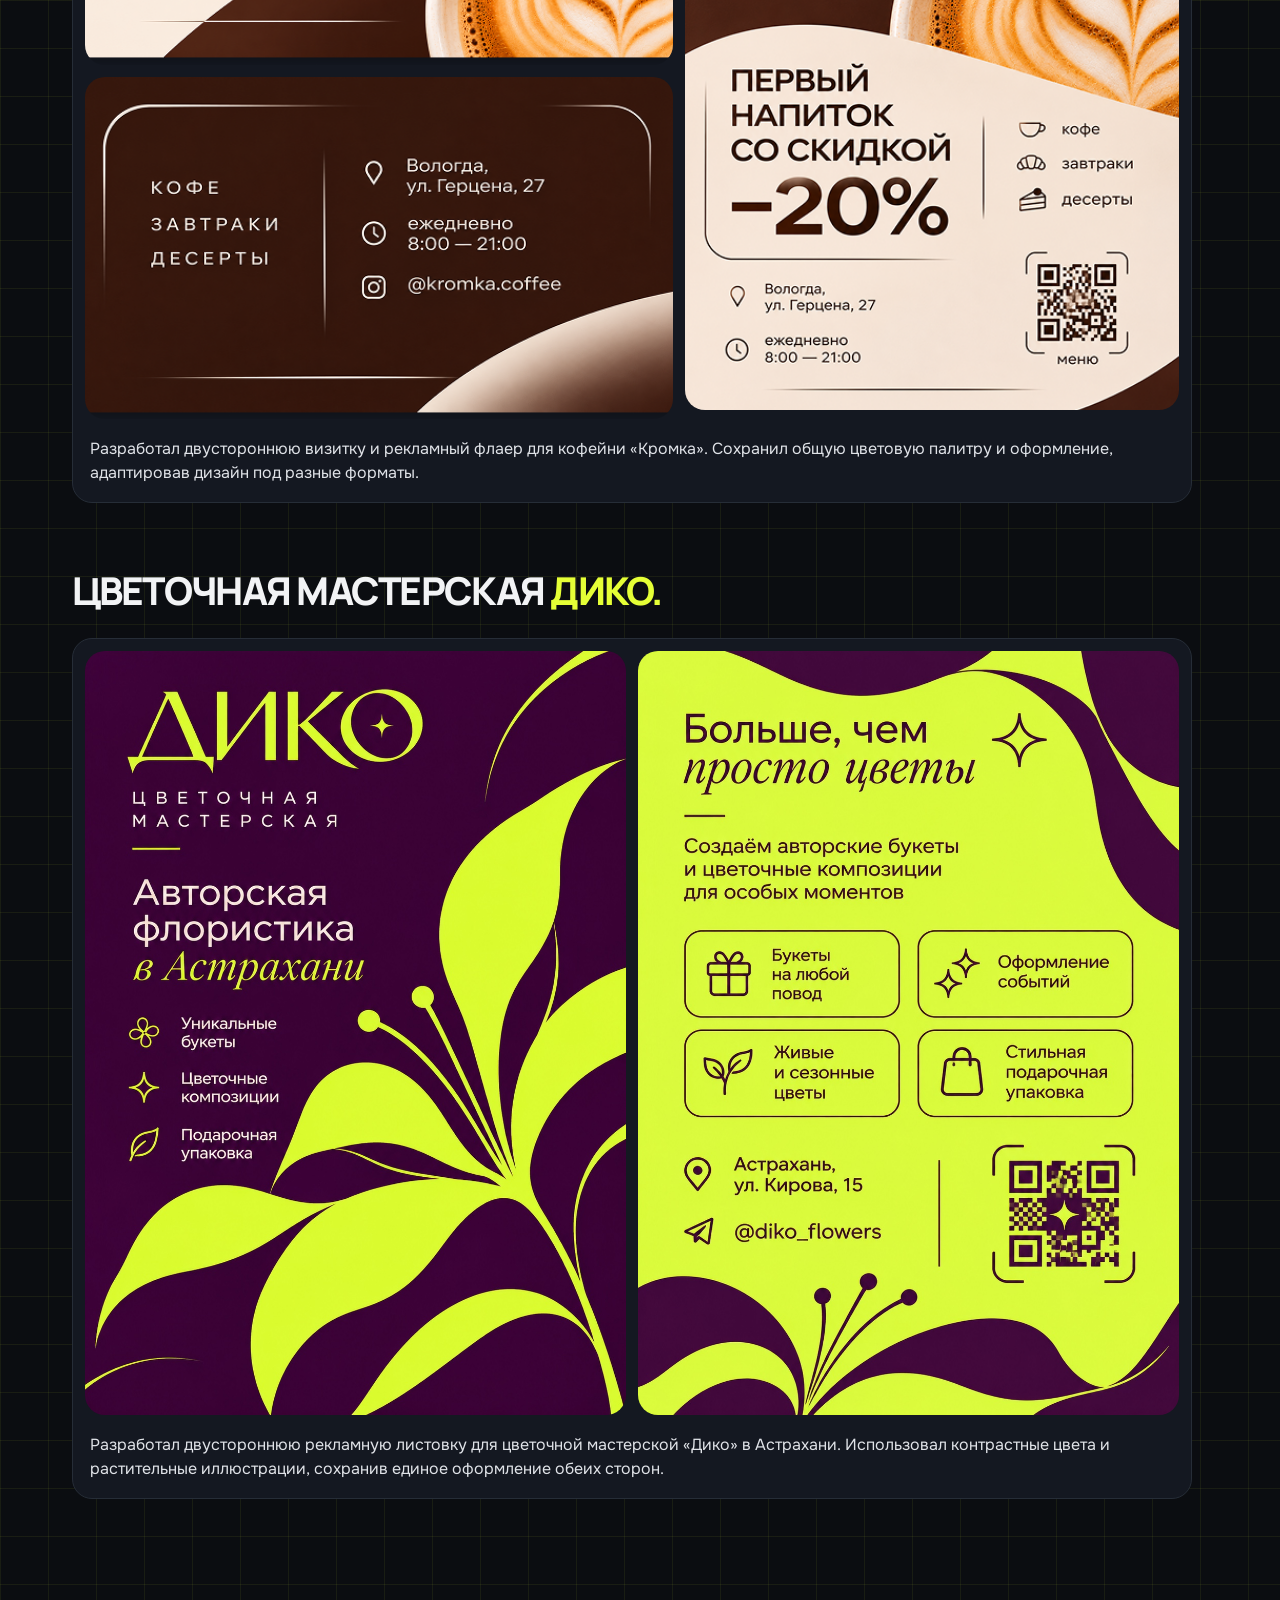
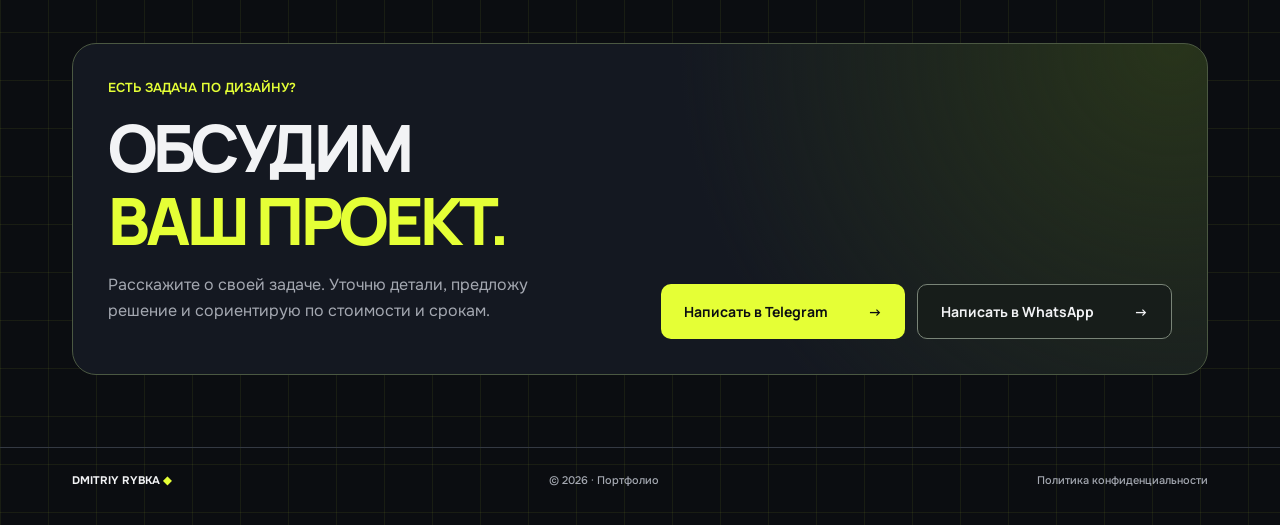
==== commit e7330cd9: "Feature DARIUS printed gift certificate as first Design case" ====
--- a/design.html
+++ b/design.html
@@ -19,12 +19,12 @@
 <link rel="preconnect" href="https://fonts.googleapis.com">
 <link rel="preconnect" href="https://fonts.gstatic.com" crossorigin>
 <link href="https://fonts.googleapis.com/css2?family=Manrope:wght@400;500;600;700;800&family=Onest:wght@400;500;600&family=IBM+Plex+Mono:wght@400;500&display=swap" rel="stylesheet">
-<link rel="stylesheet" href="brand-site.css?v=6">
-<link rel="stylesheet" href="design.css?v=2">
+<link rel="stylesheet" href="brand-site.css?v=7">
+<link rel="stylesheet" href="design.css?v=3">
 <script src="locales/ru.js?v=2" defer></script>
-<script src="locales/en.js?v=3" defer></script>
-<script src="locales/ka.js?v=3" defer></script>
-<script src="i18n.js?v=3" defer></script>
+<script src="locales/en.js?v=4" defer></script>
+<script src="locales/ka.js?v=4" defer></script>
+<script src="i18n.js?v=4" defer></script>
 <script src="brand-site.js?v=6" defer></script>
 <script src="design.js?v=2" defer></script>
 
@@ -45,7 +45,8 @@
 <section class="design-intro" aria-labelledby="design-title"><div class="design-intro-inner"><p class="design-kicker"><span class="design-dot"></span> ВИЗУАЛЬНЫЕ ПРОЕКТЫ</p><h1 id="design-title">DESIGN<span>.</span></h1><p class="design-lead">Подборка моих работ по графическому дизайну: от фирменного оформления до рекламных и печатных материалов.</p><p class="design-hint hint-desktop">Листайте вправо или используйте стрелки</p></div></section>
 <section class="design-work" aria-label="Кейсы дизайна">
 <div class="design-work-inner">
-<div class="design-track" id="design-track" tabindex="0" aria-label="Лента из пяти кейсов">
+<div class="design-track" id="design-track" tabindex="0" aria-label="Лента из шести кейсов">
+<article class="design-case design-case--darius" aria-labelledby="case-title-darius"><h2 id="case-title-darius">DARIUS <em>МАССАЖ.</em></h2><div class="design-case-body"><div class="design-visual design-visual--darius" aria-label="Подарочный сертификат DARIUS и использованная в дизайне графика рук"><img class="design-darius-certificate" src="assets/design/darius-certificate.webp" alt="Подарочный сертификат DARIUS на массаж — фотография готового печатного изделия" width="1086" height="1448" loading="eager" decoding="async"><img class="design-darius-hands" src="assets/design/darius-hands.webp" alt="Графический элемент сертификата: две руки тянутся навстречу" width="1672" height="941" loading="lazy" decoding="async"></div><p class="design-case-caption">Для DARIUS разработал дизайн подарочного сертификата на массаж и выполнил печать тиража 100 экземпляров через КАДР. В основе оформления — тёплая палитра, фактура бумаги и графика рук.</p></div></article>
 <article class="design-case design-case--cognitio" aria-labelledby="case-title-1"><h2 id="case-title-1">BY <em>COGNITIO VERUM.</em></h2><div class="design-case-body"><div class="design-visual design-visual--cognitio" aria-label="Четыре элемента фирменного оформления книжной лавки CognitioVerum"><div class="design-image-slot design-cognitio-sign"><img src="assets/design/cognitioverum-3.png" alt="Вытянутая вывеска книжной лавки CognitioVerum" loading="eager" decoding="async"></div><div class="design-image-slot design-cognitio-front"><img src="assets/design/cognitioverum-1.png" alt="Лицевая сторона визитки CognitioVerum" loading="eager" decoding="async"></div><div class="design-image-slot design-cognitio-back"><img src="assets/design/cognitioverum-2.png" alt="Оборотная сторона визитки с восемью отметками программы лояльности" loading="eager" decoding="async"></div><div class="design-image-slot design-cognitio-print"><img src="assets/design/cognitioverum-4.png" alt="Фотография напечатанной продукции CognitioVerum" loading="lazy" decoding="async"></div></div><p class="design-case-caption">Для нашей с женой книжной лавки CognitioVerum в Краснодаре я разработал визитки, карточки программы лояльности, вывеску и печатные материалы. В оформлении использовал оливковые оттенки и элементы, отсылающие к литературе.</p></div></article>
 <article class="design-case design-case--kimbap" aria-labelledby="case-title-2"><h2 id="case-title-2">КАФЕ <em>КИМБАП.</em></h2><div class="design-case-body"><div class="design-visual design-visual--kimbap" aria-label="Листовка и меню для кафе Кимбап"><img src="assets/design/kimbap-1.png" alt="Трёхсекционная листовка кафе Кимбап: обложка, контакты и изображения блюд" loading="lazy" decoding="async"><img src="assets/design/kimbap-2.png" alt="Внутреннее меню кафе Кимбап с ассортиментом, фотографиями блюд и ценами" loading="lazy" decoding="async"></div><p class="design-case-caption">Разработал меню и рекламную листовку для кафе корейской кухни «Кимбап». Оформил ассортимент с фотографиями блюд, подготовил макеты к печати.</p></div></article>
 <article class="design-case design-case--sochi-ai" aria-labelledby="case-title-3"><h2 id="case-title-3">AI <em>ФОТОСЕССИЯ.</em></h2><div class="design-case-body"><div class="design-visual design-visual--sochi-ai" aria-label="Четыре изображения блюд для цифровых меню заведений Сочи"><img src="assets/design/sochi-ai-food-1.png" alt="Фуд-фотография для цифрового меню — вариант 1" loading="lazy" decoding="async"><img src="assets/design/sochi-ai-food-2.png" alt="Фуд-фотография для цифрового меню — вариант 2" loading="lazy" decoding="async"><img src="assets/design/sochi-ai-food-3.png" alt="Фуд-фотография для цифрового меню — вариант 3" loading="lazy" decoding="async"><img src="assets/design/sochi-ai-food-4.png" alt="Фуд-фотография для цифрового меню — вариант 4" loading="lazy" decoding="async"></div><p class="design-case-caption">Создал серию изображений блюд с помощью генеративного ИИ для заведений Сочи. Подобрал освещение, ракурсы и композицию для оформления карточек в Яндекс Картах, 2ГИС и сервисах доставки.</p></div></article>
@@ -53,7 +54,7 @@
 <article class="design-case design-case--diko" aria-labelledby="case-title-5"><h2 id="case-title-5">ЦВЕТОЧНАЯ МАСТЕРСКАЯ <em>ДИКО.</em></h2><div class="design-case-body"><div class="design-visual design-visual--diko" aria-label="Две стороны рекламной листовки цветочной мастерской Дико"><img src="assets/design/diko-1.jpg" alt="Лицевая сторона рекламной листовки Дико — фиолетовый фон, лаймовая цветочная графика и описание мастерской" width="1055" height="1491" loading="lazy" decoding="async"><img src="assets/design/diko-2.jpg" alt="Оборотная сторона листовки Дико — услуги, контакты и QR-код на лаймовом фоне" width="1055" height="1491" loading="lazy" decoding="async"></div><p class="design-case-caption">Разработал двустороннюю рекламную листовку для цветочной мастерской «Дико» в Астрахани. Использовал контрастные цвета и растительные иллюстрации, сохранив единое оформление обеих сторон.</p></div></article>
 
 </div>
-<div class="design-track-controls" aria-label="Навигация по кейсам"><button id="design-prev" type="button" aria-label="Предыдущий кейс" disabled>←</button><div class="design-progress" role="progressbar" aria-label="Прогресс просмотра кейсов" aria-valuemin="1" aria-valuemax="5" aria-valuenow="1"><span id="design-progress-fill"></span></div><span class="design-counter" aria-live="polite"><b id="design-current">01</b> / 05</span><button id="design-next" type="button" aria-label="Следующий кейс">→</button></div>
+<div class="design-track-controls" aria-label="Навигация по кейсам"><button id="design-prev" type="button" aria-label="Предыдущий кейс" disabled>←</button><div class="design-progress" role="progressbar" aria-label="Прогресс просмотра кейсов" aria-valuemin="1" aria-valuemax="6" aria-valuenow="1"><span id="design-progress-fill"></span></div><span class="design-counter" aria-live="polite"><b id="design-current">01</b> / 06</span><button id="design-next" type="button" aria-label="Следующий кейс">→</button></div>
 </div>
 </section>
 <section class="section design-contact"><div class="contact-panel"><div><span class="eyebrow">ЕСТЬ ЗАДАЧА ПО ДИЗАЙНУ?</span><h2>ОБСУДИМ<br><span class="lime">ВАШ ПРОЕКТ.</span></h2><p>Расскажите о своей задаче. Уточню детали, предложу решение и сориентирую по стоимости и срокам.</p></div><div class="contact-actions"><a class="btn btn-lime" href="https://t.me/ribka_27" target="_blank" rel="noopener">Написать в Telegram <span aria-hidden="true">→</span></a><a class="btn btn-whatsapp" href="https://wa.me/995568997063" target="_blank" rel="noopener noreferrer">Написать в WhatsApp <span aria-hidden="true">→</span></a></div></div></section>
--- a/brand-site.css
+++ b/brand-site.css
@@ -210,3 +210,13 @@
 html[lang="en"] .language-trigger-flag,.language-option[data-lang="en"] span{background-image:url("data:image/svg+xml,%3Csvg%20xmlns%3D%22http%3A%2F%2Fwww.w3.org%2F2000%2Fsvg%22%20viewBox%3D%220%200%2030%2020%22%3E%3Cpath%20fill%3D%22%23fff%22%20d%3D%22M0%200h30v20H0z%22%2F%3E%3Cpath%20fill%3D%22%23b22234%22%20d%3D%22M0%200h30v1.54H0zm0%203.08h30v1.54H0zm0%206.16h30v1.54H0zm0%203.08h30v1.54H0zm0%203.08h30v1.54H0zm0%203.08h30V20H0zm0-12.32h30V7.7H0z%22%2F%3E%3Cpath%20fill%3D%22%233c3b6e%22%20d%3D%22M0%200h12.4v10.8H0z%22%2F%3E%3Cg%20fill%3D%22%23fff%22%3E%3Ccircle%20cx%3D%222%22%20cy%3D%222%22%20r%3D%22.6%22%2F%3E%3Ccircle%20cx%3D%225%22%20cy%3D%222%22%20r%3D%22.6%22%2F%3E%3Ccircle%20cx%3D%228%22%20cy%3D%222%22%20r%3D%22.6%22%2F%3E%3Ccircle%20cx%3D%2211%22%20cy%3D%222%22%20r%3D%22.6%22%2F%3E%3Ccircle%20cx%3D%223.5%22%20cy%3D%224%22%20r%3D%22.6%22%2F%3E%3Ccircle%20cx%3D%226.5%22%20cy%3D%224%22%20r%3D%22.6%22%2F%3E%3Ccircle%20cx%3D%229.5%22%20cy%3D%224%22%20r%3D%22.6%22%2F%3E%3Ccircle%20cx%3D%222%22%20cy%3D%226%22%20r%3D%22.6%22%2F%3E%3Ccircle%20cx%3D%225%22%20cy%3D%226%22%20r%3D%22.6%22%2F%3E%3Ccircle%20cx%3D%228%22%20cy%3D%226%22%20r%3D%22.6%22%2F%3E%3Ccircle%20cx%3D%2211%22%20cy%3D%226%22%20r%3D%22.6%22%2F%3E%3Ccircle%20cx%3D%223.5%22%20cy%3D%228%22%20r%3D%22.6%22%2F%3E%3Ccircle%20cx%3D%226.5%22%20cy%3D%228%22%20r%3D%22.6%22%2F%3E%3Ccircle%20cx%3D%229.5%22%20cy%3D%228%22%20r%3D%22.6%22%2F%3E%3C%2Fg%3E%3C%2Fsvg%3E")}
 html[lang="ka"] .language-trigger-flag,.language-option[data-lang="ka"] span{background-image:url("data:image/svg+xml,%3Csvg%20xmlns%3D%22http%3A%2F%2Fwww.w3.org%2F2000%2Fsvg%22%20viewBox%3D%220%200%2030%2020%22%3E%3Cpath%20fill%3D%22%23fff%22%20d%3D%22M0%200h30v20H0z%22%2F%3E%3Cpath%20fill%3D%22%23e21b2d%22%20d%3D%22M12%200h6v20h-6zM0%207h30v6H0z%22%2F%3E%3Cg%20fill%3D%22%23e21b2d%22%3E%3Cpath%20d%3D%22M5%202h1v4H5zM3.5%203.5h4v1h-4zM24%202h1v4h-1zM22.5%203.5h4v1h-4zM5%2014h1v4H5zM3.5%2015.5h4v1h-4zM24%2014h1v4h-1zM22.5%2015.5h4v1h-4z%22%2F%3E%3C%2Fg%3E%3C%2Fsvg%3E")}
 }
+
+/* Four-link header: keep full labels accessible on narrow phones. */
+@media(max-width:620px){body>.header{height:auto;min-height:73px;padding:9px 5%;display:grid;grid-template-columns:minmax(0,1fr) 38px;column-gap:8px;row-gap:4px}body>.header .wordmark{grid-column:1;grid-row:1}body>.header .language-switcher{grid-column:2;grid-row:1;justify-self:end}body>.header .nav{grid-column:1/-1;grid-row:2;display:flex;justify-content:space-between;gap:4px;width:100%;min-width:0}body>.header .nav a{font-size:12px;font-weight:700;padding:10px 5px;white-space:nowrap;min-height:40px;display:inline-flex;align-items:center}}
+
+/* Subtle pricing path beneath the homepage hero actions. */
+.hero-pricing{display:flex;align-items:baseline;flex-wrap:wrap;gap:8px 12px;margin-top:18px;font:500 14px Manrope,sans-serif;color:var(--steel)}
+.hero-pricing a{display:inline-flex;align-items:center;gap:8px;color:var(--text);font-weight:700;text-decoration:underline;text-decoration-color:var(--lime);text-underline-offset:5px;transition:color .2s}
+.hero-pricing a:hover,.hero-pricing a:focus-visible{color:var(--lime)}
+.hero-pricing a span{color:var(--lime);text-decoration:none}
+@media(max-width:767px){.hero-pricing{font-size:13px;margin-top:16px;gap:7px 10px}}
--- a/design.css
+++ b/design.css
@@ -149,3 +149,14 @@
  .design-hint{display:none}
  .design-contact{padding-top:54px}
 }
+
+/* DARIUS — featured print case, two originals with their natural proportions */
+.design-case--darius .design-case-body{border-radius:20px;padding:12px;background:#141821}
+.design-visual--darius{display:grid;grid-template-columns:minmax(0,1fr) minmax(0,.9fr);align-items:center;gap:12px;aspect-ratio:auto;background:transparent}
+.design-visual--darius img{display:block;width:100%;height:auto;object-fit:contain;border-radius:20px}
+.design-case--darius .design-case-caption{padding:18px 5px 5px;min-height:0}
+@media(max-width:767px){
+ .design-case--darius .design-case-body{padding:9px}
+ .design-visual--darius{grid-template-columns:minmax(0,1fr);gap:9px}
+ .design-case--darius .design-case-caption{padding:15px 5px 5px}
+}
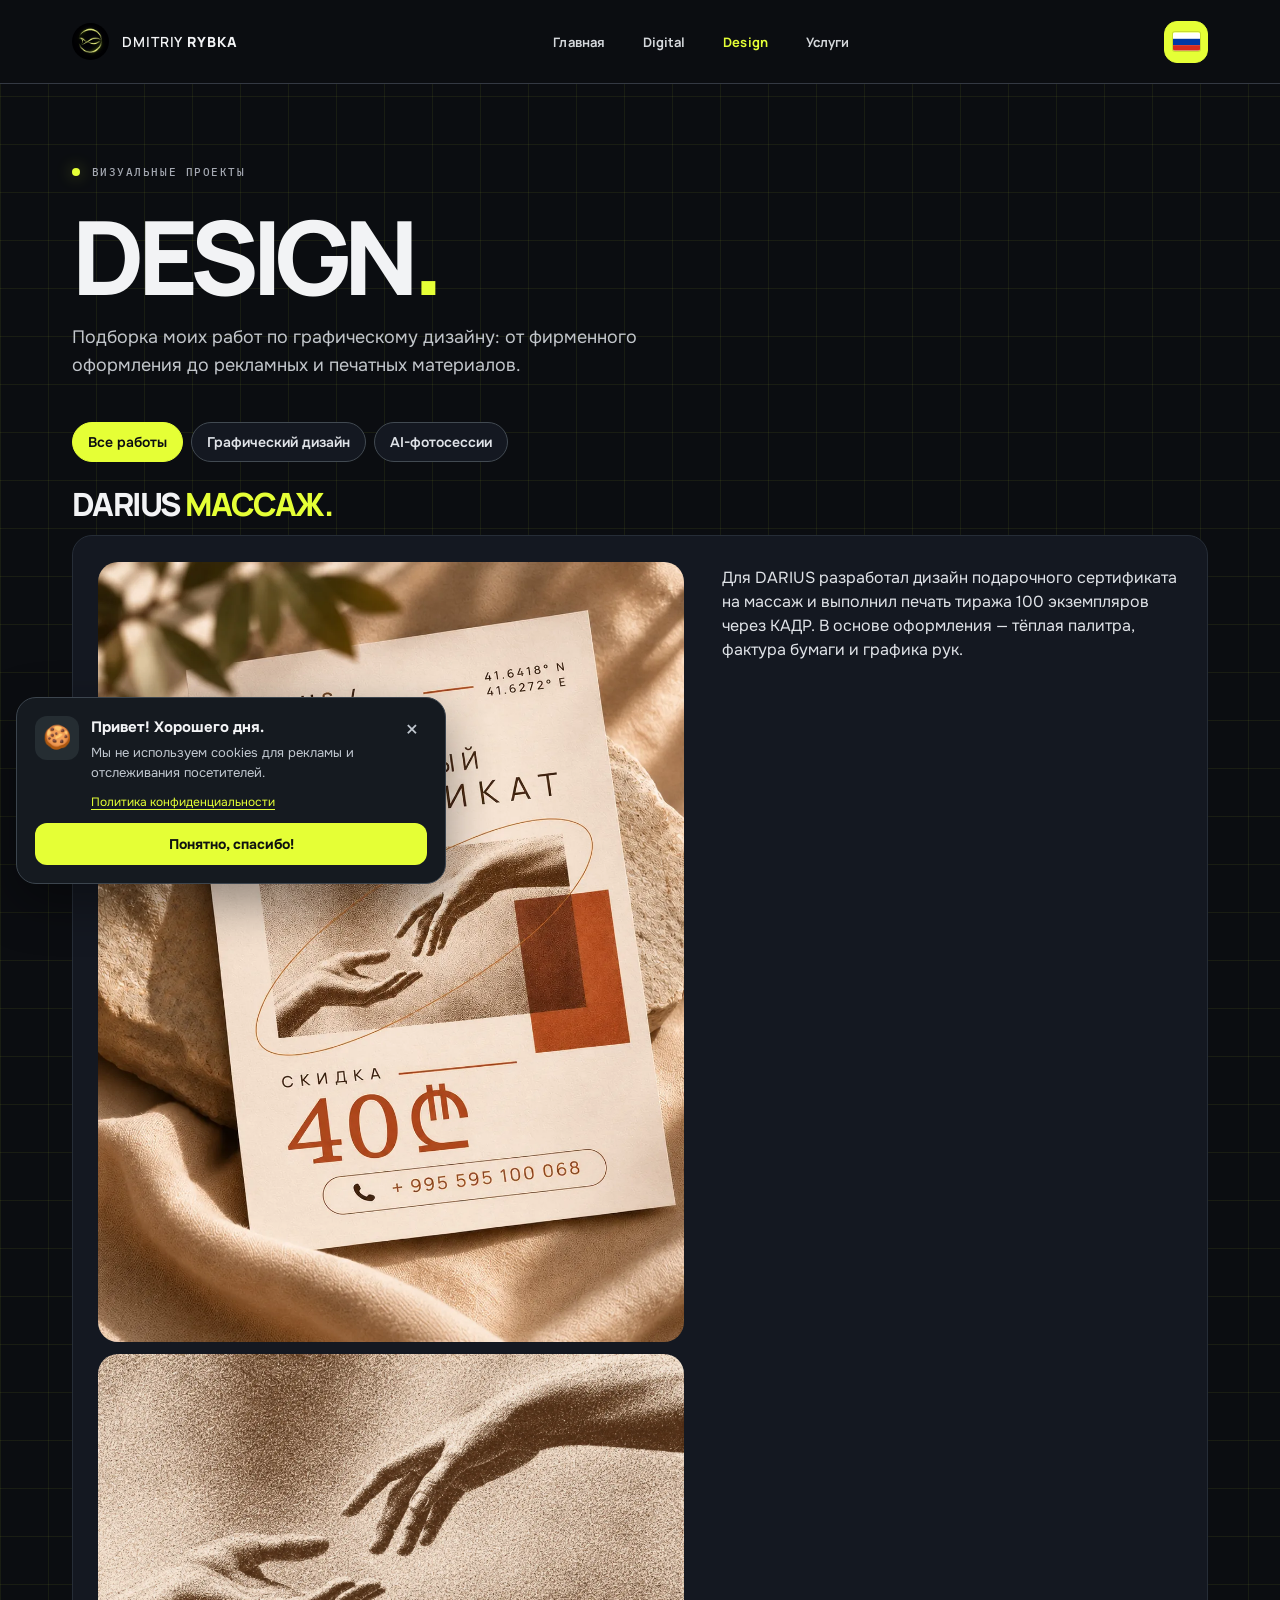
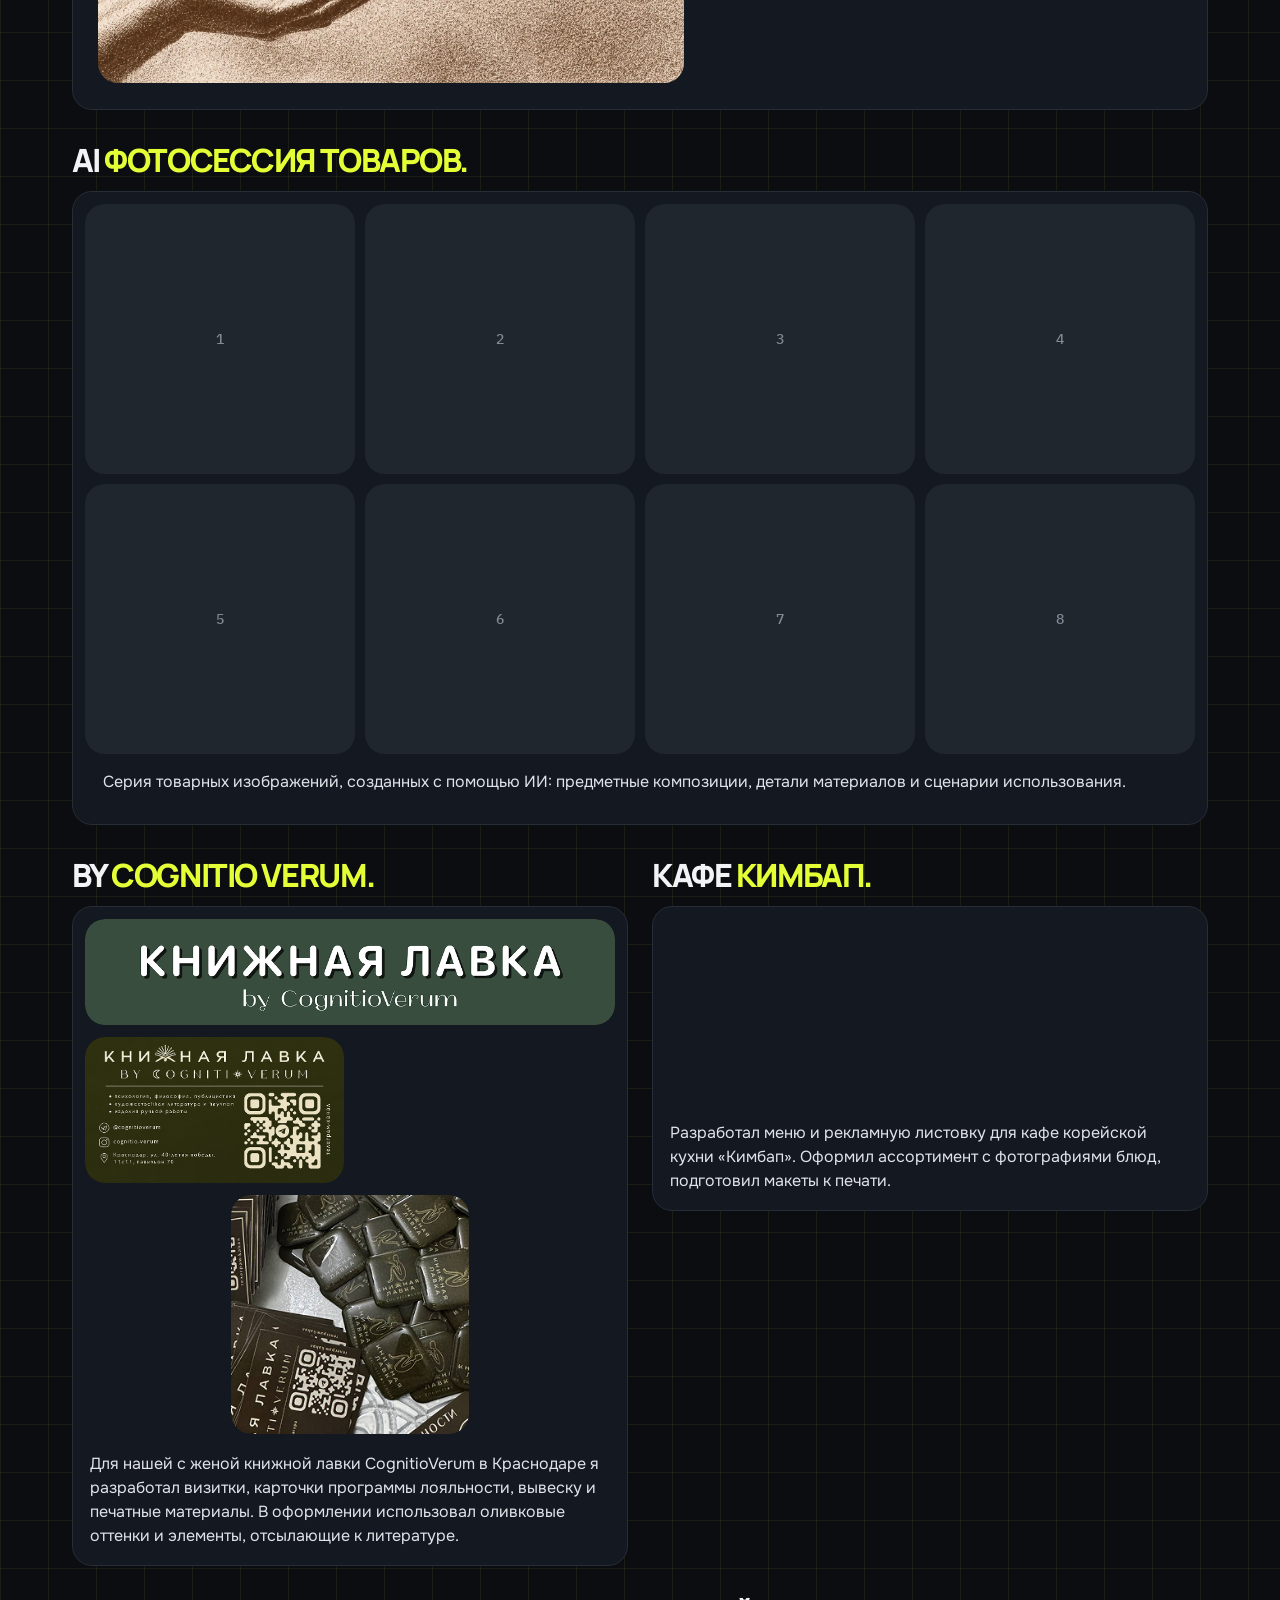
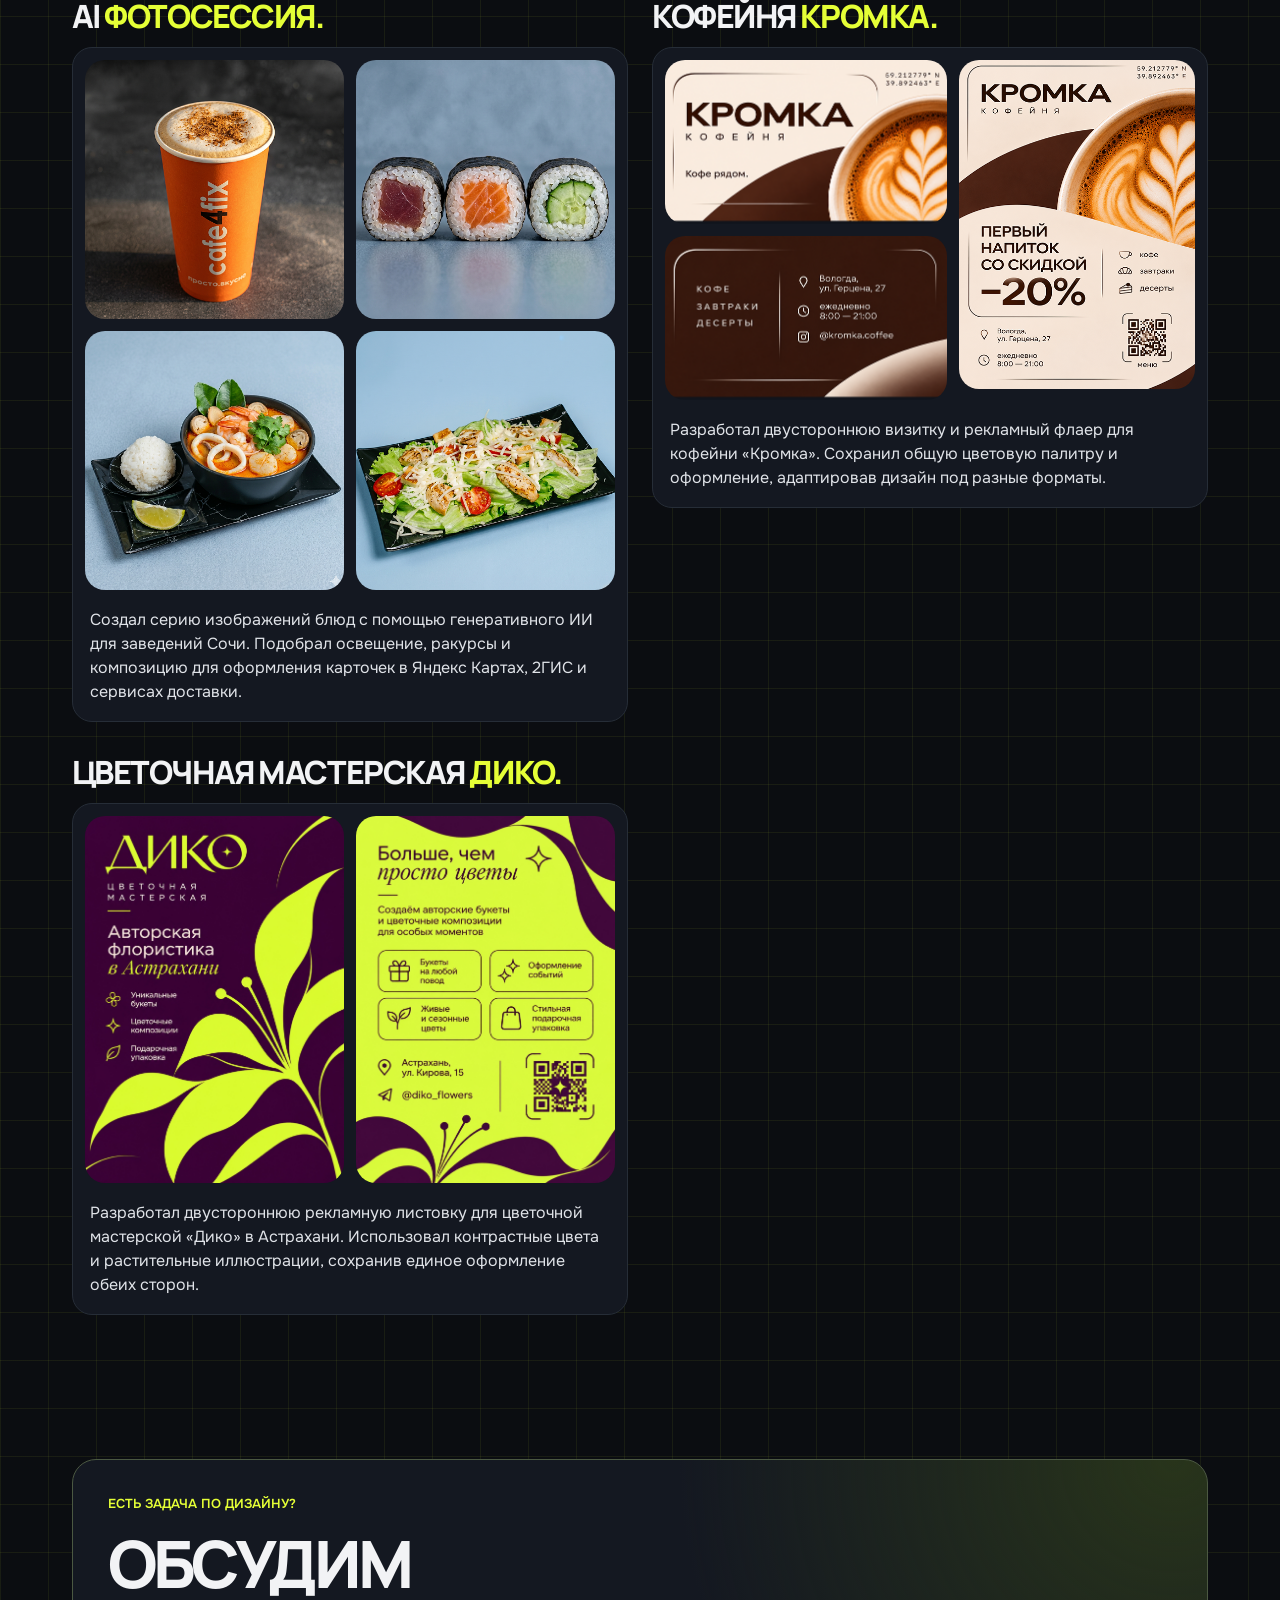
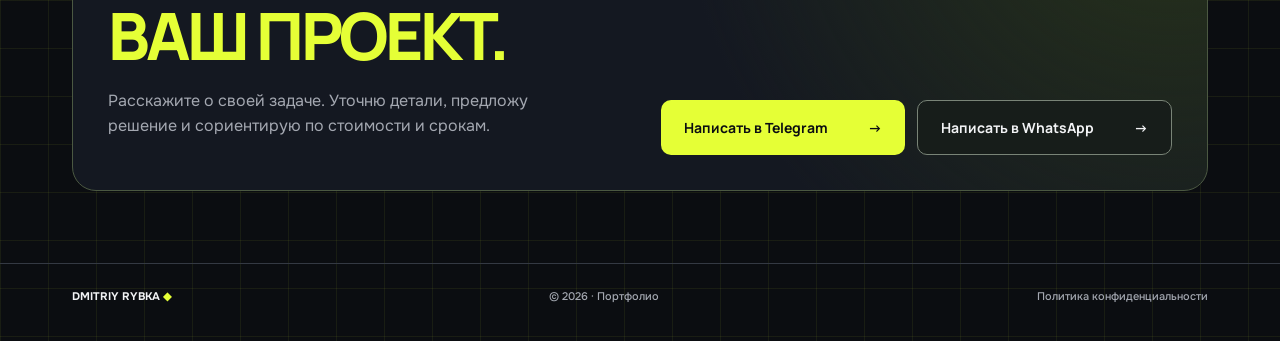
==== commit af24f800: "Design catalogue: design.html" ====
--- a/design.html
+++ b/design.html
@@ -20,13 +20,13 @@
 <link rel="preconnect" href="https://fonts.gstatic.com" crossorigin>
 <link href="https://fonts.googleapis.com/css2?family=Manrope:wght@400;500;600;700;800&family=Onest:wght@400;500;600&family=IBM+Plex+Mono:wght@400;500&display=swap" rel="stylesheet">
 <link rel="stylesheet" href="brand-site.css?v=7">
-<link rel="stylesheet" href="design.css?v=3">
+<link rel="stylesheet" href="design.css?v=4">
 <script src="locales/ru.js?v=2" defer></script>
 <script src="locales/en.js?v=4" defer></script>
 <script src="locales/ka.js?v=4" defer></script>
 <script src="i18n.js?v=4" defer></script>
 <script src="brand-site.js?v=6" defer></script>
-<script src="design.js?v=2" defer></script>
+<script src="design.js?v=3" defer></script>
 
 <link rel="canonical" href="https://dmitriyribka27.github.io/design.html">
 <meta name="robots" content="index, follow, max-image-preview:large">
@@ -42,19 +42,19 @@
 <body class="design-page">
 <header class="header"><a class="wordmark" href="index.html"><img src="brand-logo.png" alt="" width="37" height="37"><span>DMITRIY <b>RYBKA</b></span></a><nav class="nav" aria-label="Основное меню"><a href="index.html">Главная</a><a href="digital.html">Digital</a><a class="active" href="design.html" aria-current="page">Design</a><a href="services.html">Услуги</a></nav><div class="language-switcher"><button class="language-trigger" type="button" aria-label="Выбрать язык" aria-haspopup="true" aria-expanded="false" aria-controls="site-language-menu"><span class="language-trigger-flag" aria-hidden="true">🇷🇺</span></button><div class="language-menu" id="site-language-menu" hidden aria-label="Другие языки"><button class="language-option" type="button" data-lang="en" aria-label="English — скоро" title="English — скоро"><span aria-hidden="true">🇺🇸</span></button><button class="language-option" type="button" data-lang="ka" aria-label="ქართული — скоро" title="ქართული — скоро"><span aria-hidden="true">🇬🇪</span></button></div></div></header>
 <main class="design-main">
-<section class="design-intro" aria-labelledby="design-title"><div class="design-intro-inner"><p class="design-kicker"><span class="design-dot"></span> ВИЗУАЛЬНЫЕ ПРОЕКТЫ</p><h1 id="design-title">DESIGN<span>.</span></h1><p class="design-lead">Подборка моих работ по графическому дизайну: от фирменного оформления до рекламных и печатных материалов.</p><p class="design-hint hint-desktop">Листайте вправо или используйте стрелки</p></div></section>
+<section class="design-intro" aria-labelledby="design-title"><div class="design-intro-inner"><p class="design-kicker"><span class="design-dot"></span> ВИЗУАЛЬНЫЕ ПРОЕКТЫ</p><h1 id="design-title">DESIGN<span>.</span></h1><p class="design-lead">Подборка моих работ по графическому дизайну: от фирменного оформления до рекламных и печатных материалов.</p></div></section>
 <section class="design-work" aria-label="Кейсы дизайна">
 <div class="design-work-inner">
-<div class="design-track" id="design-track" tabindex="0" aria-label="Лента из шести кейсов">
+<div class="design-filters"><button data-filter="all" aria-pressed="true">Все работы</button><button data-filter="print" aria-pressed="false">Графический дизайн</button><button data-filter="ai" aria-pressed="false">AI-фотосессии</button></div><div class="design-track" id="design-track">
 <article class="design-case design-case--darius" aria-labelledby="case-title-darius"><h2 id="case-title-darius">DARIUS <em>МАССАЖ.</em></h2><div class="design-case-body"><div class="design-visual design-visual--darius" aria-label="Подарочный сертификат DARIUS и использованная в дизайне графика рук"><img class="design-darius-certificate" src="assets/design/darius-certificate.webp" alt="Подарочный сертификат DARIUS на массаж — фотография готового печатного изделия" width="1086" height="1448" loading="eager" decoding="async"><img class="design-darius-hands" src="assets/design/darius-hands.webp" alt="Графический элемент сертификата: две руки тянутся навстречу" width="1672" height="941" loading="lazy" decoding="async"></div><p class="design-case-caption">Для DARIUS разработал дизайн подарочного сертификата на массаж и выполнил печать тиража 100 экземпляров через КАДР. В основе оформления — тёплая палитра, фактура бумаги и графика рук.</p></div></article>
-<article class="design-case design-case--cognitio" aria-labelledby="case-title-1"><h2 id="case-title-1">BY <em>COGNITIO VERUM.</em></h2><div class="design-case-body"><div class="design-visual design-visual--cognitio" aria-label="Четыре элемента фирменного оформления книжной лавки CognitioVerum"><div class="design-image-slot design-cognitio-sign"><img src="assets/design/cognitioverum-3.png" alt="Вытянутая вывеска книжной лавки CognitioVerum" loading="eager" decoding="async"></div><div class="design-image-slot design-cognitio-front"><img src="assets/design/cognitioverum-1.png" alt="Лицевая сторона визитки CognitioVerum" loading="eager" decoding="async"></div><div class="design-image-slot design-cognitio-back"><img src="assets/design/cognitioverum-2.png" alt="Оборотная сторона визитки с восемью отметками программы лояльности" loading="eager" decoding="async"></div><div class="design-image-slot design-cognitio-print"><img src="assets/design/cognitioverum-4.png" alt="Фотография напечатанной продукции CognitioVerum" loading="lazy" decoding="async"></div></div><p class="design-case-caption">Для нашей с женой книжной лавки CognitioVerum в Краснодаре я разработал визитки, карточки программы лояльности, вывеску и печатные материалы. В оформлении использовал оливковые оттенки и элементы, отсылающие к литературе.</p></div></article>
+<article class="design-case design-case--products"><h2 id="case-title-products">AI <em>ФОТОСЕССИЯ ТОВАРОВ.</em></h2><div class="design-case-body"><div class="design-visual design-visual--products"><div class="product-frame"><img src="assets/design/products/product-ai-1.webp" alt="Текстильная сумка" loading="lazy" decoding="async"><span aria-hidden="true">1</span></div><div class="product-frame"><img src="assets/design/products/product-ai-2.webp" alt="Кожаная сумка" loading="lazy" decoding="async"><span aria-hidden="true">2</span></div><div class="product-frame"><img src="assets/design/products/product-ai-3.webp" alt="Фактура ткани" loading="lazy" decoding="async"><span aria-hidden="true">3</span></div><div class="product-frame"><img src="assets/design/products/product-ai-4.webp" alt="Капли воды" loading="lazy" decoding="async"><span aria-hidden="true">4</span></div><div class="product-frame"><img src="assets/design/products/product-ai-5.webp" alt="Многоразовая сумка" loading="lazy" decoding="async"><span aria-hidden="true">5</span></div><div class="product-frame"><img src="assets/design/products/product-ai-6.webp" alt="Подушка" loading="lazy" decoding="async"><span aria-hidden="true">6</span></div><div class="product-frame"><img src="assets/design/products/product-ai-7.webp" alt="Накидка на кресло" loading="lazy" decoding="async"><span aria-hidden="true">7</span></div><div class="product-frame"><img src="assets/design/products/product-ai-8.webp" alt="Деталь накидки" loading="lazy" decoding="async"><span aria-hidden="true">8</span></div></div><p class="design-case-caption">Серия товарных изображений, созданных с помощью ИИ: предметные композиции, детали материалов и сценарии использования.</p></div></article><article class="design-case design-case--cognitio" aria-labelledby="case-title-1"><h2 id="case-title-1">BY <em>COGNITIO VERUM.</em></h2><div class="design-case-body"><div class="design-visual design-visual--cognitio" aria-label="Четыре элемента фирменного оформления книжной лавки CognitioVerum"><div class="design-image-slot design-cognitio-sign"><img src="assets/design/cognitioverum-3.png" alt="Вытянутая вывеска книжной лавки CognitioVerum" loading="eager" decoding="async"></div><div class="design-image-slot design-cognitio-front"><img src="assets/design/cognitioverum-1.png" alt="Лицевая сторона визитки CognitioVerum" loading="eager" decoding="async"></div><div class="design-image-slot design-cognitio-back"><img src="assets/design/cognitioverum-2.png" alt="Оборотная сторона визитки с восемью отметками программы лояльности" loading="eager" decoding="async"></div><div class="design-image-slot design-cognitio-print"><img src="assets/design/cognitioverum-4.png" alt="Фотография напечатанной продукции CognitioVerum" loading="lazy" decoding="async"></div></div><p class="design-case-caption">Для нашей с женой книжной лавки CognitioVerum в Краснодаре я разработал визитки, карточки программы лояльности, вывеску и печатные материалы. В оформлении использовал оливковые оттенки и элементы, отсылающие к литературе.</p></div></article>
 <article class="design-case design-case--kimbap" aria-labelledby="case-title-2"><h2 id="case-title-2">КАФЕ <em>КИМБАП.</em></h2><div class="design-case-body"><div class="design-visual design-visual--kimbap" aria-label="Листовка и меню для кафе Кимбап"><img src="assets/design/kimbap-1.png" alt="Трёхсекционная листовка кафе Кимбап: обложка, контакты и изображения блюд" loading="lazy" decoding="async"><img src="assets/design/kimbap-2.png" alt="Внутреннее меню кафе Кимбап с ассортиментом, фотографиями блюд и ценами" loading="lazy" decoding="async"></div><p class="design-case-caption">Разработал меню и рекламную листовку для кафе корейской кухни «Кимбап». Оформил ассортимент с фотографиями блюд, подготовил макеты к печати.</p></div></article>
 <article class="design-case design-case--sochi-ai" aria-labelledby="case-title-3"><h2 id="case-title-3">AI <em>ФОТОСЕССИЯ.</em></h2><div class="design-case-body"><div class="design-visual design-visual--sochi-ai" aria-label="Четыре изображения блюд для цифровых меню заведений Сочи"><img src="assets/design/sochi-ai-food-1.png" alt="Фуд-фотография для цифрового меню — вариант 1" loading="lazy" decoding="async"><img src="assets/design/sochi-ai-food-2.png" alt="Фуд-фотография для цифрового меню — вариант 2" loading="lazy" decoding="async"><img src="assets/design/sochi-ai-food-3.png" alt="Фуд-фотография для цифрового меню — вариант 3" loading="lazy" decoding="async"><img src="assets/design/sochi-ai-food-4.png" alt="Фуд-фотография для цифрового меню — вариант 4" loading="lazy" decoding="async"></div><p class="design-case-caption">Создал серию изображений блюд с помощью генеративного ИИ для заведений Сочи. Подобрал освещение, ракурсы и композицию для оформления карточек в Яндекс Картах, 2ГИС и сервисах доставки.</p></div></article>
 <article class="design-case design-case--kromka" aria-labelledby="case-title-4"><h2 id="case-title-4">КОФЕЙНЯ <em>КРОМКА.</em></h2><div class="design-case-body"><div class="design-visual design-visual--kromka" aria-label="Две стороны визитки и флаер кофейни Кромка"><div class="design-kromka-cards"><div class="design-kromka-image design-kromka-image--card"><img src="assets/design/kromka-1.png" alt="Лицевая сторона визитки кофейни Кромка" loading="lazy" decoding="async"></div><div class="design-kromka-image design-kromka-image--card"><img src="assets/design/kromka-2.png" alt="Оборотная сторона визитки кофейни Кромка" loading="lazy" decoding="async"></div></div><div class="design-kromka-image design-kromka-image--flyer"><img src="assets/design/kromka-3.png" alt="Вертикальный рекламный флаер кофейни Кромка" loading="lazy" decoding="async"></div></div><p class="design-case-caption">Разработал двустороннюю визитку и рекламный флаер для кофейни «Кромка». Сохранил общую цветовую палитру и оформление, адаптировав дизайн под разные форматы.</p></div></article>
 <article class="design-case design-case--diko" aria-labelledby="case-title-5"><h2 id="case-title-5">ЦВЕТОЧНАЯ МАСТЕРСКАЯ <em>ДИКО.</em></h2><div class="design-case-body"><div class="design-visual design-visual--diko" aria-label="Две стороны рекламной листовки цветочной мастерской Дико"><img src="assets/design/diko-1.jpg" alt="Лицевая сторона рекламной листовки Дико — фиолетовый фон, лаймовая цветочная графика и описание мастерской" width="1055" height="1491" loading="lazy" decoding="async"><img src="assets/design/diko-2.jpg" alt="Оборотная сторона листовки Дико — услуги, контакты и QR-код на лаймовом фоне" width="1055" height="1491" loading="lazy" decoding="async"></div><p class="design-case-caption">Разработал двустороннюю рекламную листовку для цветочной мастерской «Дико» в Астрахани. Использовал контрастные цвета и растительные иллюстрации, сохранив единое оформление обеих сторон.</p></div></article>
 
 </div>
-<div class="design-track-controls" aria-label="Навигация по кейсам"><button id="design-prev" type="button" aria-label="Предыдущий кейс" disabled>←</button><div class="design-progress" role="progressbar" aria-label="Прогресс просмотра кейсов" aria-valuemin="1" aria-valuemax="6" aria-valuenow="1"><span id="design-progress-fill"></span></div><span class="design-counter" aria-live="polite"><b id="design-current">01</b> / 06</span><button id="design-next" type="button" aria-label="Следующий кейс">→</button></div>
+
 </div>
 </section>
 <section class="section design-contact"><div class="contact-panel"><div><span class="eyebrow">ЕСТЬ ЗАДАЧА ПО ДИЗАЙНУ?</span><h2>ОБСУДИМ<br><span class="lime">ВАШ ПРОЕКТ.</span></h2><p>Расскажите о своей задаче. Уточню детали, предложу решение и сориентирую по стоимости и срокам.</p></div><div class="contact-actions"><a class="btn btn-lime" href="https://t.me/ribka_27" target="_blank" rel="noopener">Написать в Telegram <span aria-hidden="true">→</span></a><a class="btn btn-whatsapp" href="https://wa.me/995568997063" target="_blank" rel="noopener noreferrer">Написать в WhatsApp <span aria-hidden="true">→</span></a></div></div></section>
--- a/design.css
+++ b/design.css
@@ -152,11 +152,21 @@
 
 /* DARIUS — featured print case, two originals with their natural proportions */
 .design-case--darius .design-case-body{border-radius:20px;padding:12px;background:#141821}
-.design-visual--darius{display:grid;grid-template-columns:minmax(0,1fr) minmax(0,.9fr);align-items:center;gap:12px;aspect-ratio:auto;background:transparent}
+.design-visual--darius{display:grid;grid-template-columns:minmax(0,1fr) minmax(0,.9fr);grid-auto-rows:auto;align-items:center;align-content:start;gap:12px;aspect-ratio:auto;background:transparent}
 .design-visual--darius img{display:block;width:100%;height:auto;object-fit:contain;border-radius:20px}
 .design-case--darius .design-case-caption{padding:18px 5px 5px;min-height:0}
 @media(max-width:767px){
  .design-case--darius .design-case-body{padding:9px}
- .design-visual--darius{grid-template-columns:minmax(0,1fr);gap:9px}
+ .design-visual--darius{grid-template-columns:minmax(0,1fr);grid-template-rows:auto auto;grid-auto-rows:auto;align-items:start;align-content:start;gap:8px}
  .design-case--darius .design-case-caption{padding:15px 5px 5px}
 }
+
+/* DARIUS desktop: stacked artwork on the left, description on the right. */
+@media(min-width:768px){
+ .design-case--darius .design-case-body{display:grid;grid-template-columns:minmax(0,.56fr) minmax(0,.44fr);align-items:start;gap:clamp(20px,3vw,44px);padding:clamp(14px,2vw,26px)}
+ .design-visual--darius{grid-template-columns:minmax(0,1fr);grid-template-rows:auto auto;align-items:start;gap:12px;min-width:0}
+ .design-visual--darius .design-darius-certificate,.design-visual--darius .design-darius-hands{width:100%;height:auto}
+ .design-case--darius .design-case-caption{padding:4px 0 0;min-width:0;min-height:0;align-self:start}
+}
+
+.design-filters{display:flex;flex-wrap:wrap;gap:8px;margin-bottom:24px}.design-filters button{font:600 14px Onest,sans-serif;padding:10px 15px;border:1px solid #424a52;border-radius:999px;background:#141821;color:#e0e3e8;cursor:pointer}.design-filters button[aria-pressed=true]{background:var(--lime);color:#0b0d11;border-color:var(--lime)}.design-track{display:grid;grid-template-columns:repeat(2,minmax(0,1fr));gap:32px 24px;align-items:start;overflow:visible;cursor:auto;touch-action:auto;scroll-snap-type:none}.design-case{width:100%;max-width:none;min-width:0}.design-case[hidden]{display:none!important}.design-case h2{font-size:clamp(22px,2.5vw,34px);margin:0 0 12px}.design-case--darius,.design-case--products{grid-column:1/-1}.design-visual--products{grid-template-columns:repeat(4,minmax(0,1fr));grid-auto-rows:auto;aspect-ratio:auto;gap:10px;background:none}.design-case--products .design-case-body{padding:12px;border-radius:20px}.product-frame{position:relative;aspect-ratio:1;overflow:hidden;border-radius:20px;background:#20262e;display:grid;place-items:center}.product-frame img{width:100%;height:100%;object-fit:contain;display:block;position:relative;z-index:1}.product-frame img[hidden]{display:none}.product-frame span{position:absolute;color:#818995;font:500 14px 'IBM Plex Mono',monospace}.design-visual img{cursor:zoom-in}.design-lightbox{border:0;background:#0b0d11;color:white;width:100%;height:100%;max-width:none;max-height:none;margin:0;padding:20px;box-sizing:border-box}.design-lightbox[open]{display:grid;grid-template-rows:auto minmax(0,1fr) auto;place-items:center;gap:12px}.design-lightbox img{max-width:100%;max-height:100%;object-fit:contain;min-height:0}.design-lightbox button{background:#20262e;color:white;border:1px solid #424a52;border-radius:50%;width:44px;height:44px;font-size:22px;cursor:pointer}.design-lightbox nav{display:flex;align-items:center;gap:18px}.design-lightbox .close-gallery{justify-self:end}.design-case + .design-case::before,.design-case + .design-case::after{content:none}@media(max-width:767px){.design-track{grid-template-columns:minmax(0,1fr);gap:30px}.design-visual--products{grid-template-columns:repeat(2,minmax(0,1fr));gap:8px}.design-case--products .design-case-body{padding:9px}.design-filters button{font-size:12px;padding:9px 12px}}
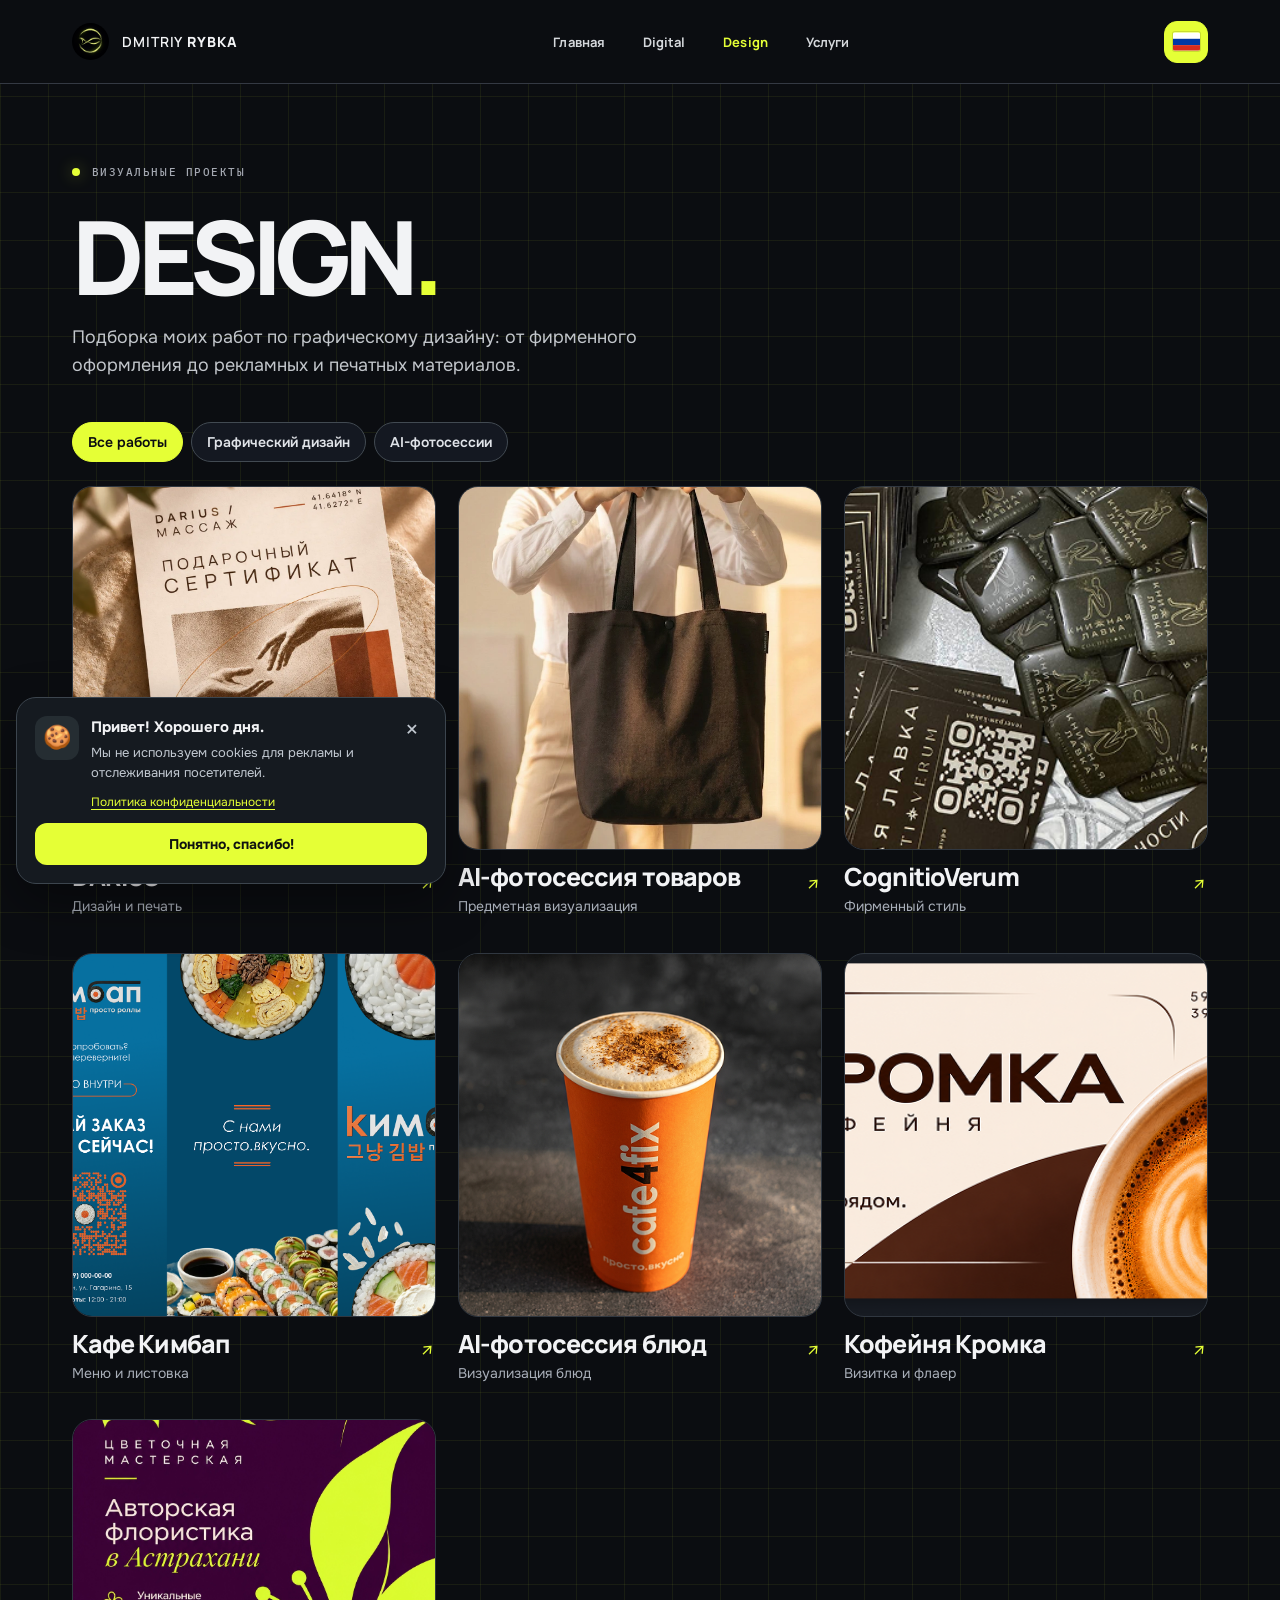
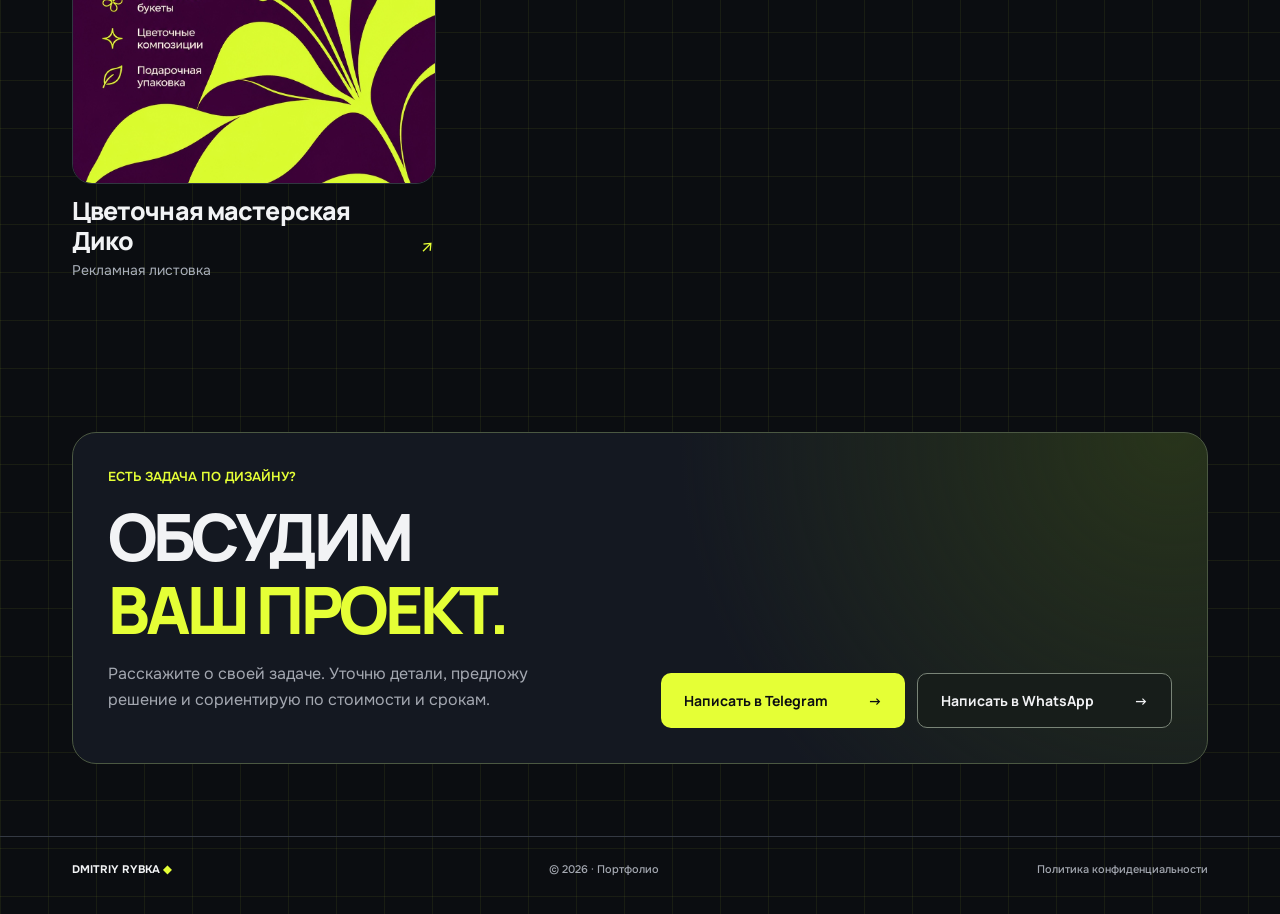
==== commit c13b2f78: "Design: compact project gallery design.html" ====
--- a/design.html
+++ b/design.html
@@ -20,13 +20,13 @@
 <link rel="preconnect" href="https://fonts.gstatic.com" crossorigin>
 <link href="https://fonts.googleapis.com/css2?family=Manrope:wght@400;500;600;700;800&family=Onest:wght@400;500;600&family=IBM+Plex+Mono:wght@400;500&display=swap" rel="stylesheet">
 <link rel="stylesheet" href="brand-site.css?v=7">
-<link rel="stylesheet" href="design.css?v=4">
+<link rel="stylesheet" href="design.css?v=5">
 <script src="locales/ru.js?v=2" defer></script>
 <script src="locales/en.js?v=4" defer></script>
 <script src="locales/ka.js?v=4" defer></script>
 <script src="i18n.js?v=4" defer></script>
 <script src="brand-site.js?v=6" defer></script>
-<script src="design.js?v=3" defer></script>
+<script src="design.js?v=4" defer></script>
 
 <link rel="canonical" href="https://dmitriyribka27.github.io/design.html">
 <meta name="robots" content="index, follow, max-image-preview:large">
--- a/design.css
+++ b/design.css
@@ -170,3 +170,42 @@
 }
 
 .design-filters{display:flex;flex-wrap:wrap;gap:8px;margin-bottom:24px}.design-filters button{font:600 14px Onest,sans-serif;padding:10px 15px;border:1px solid #424a52;border-radius:999px;background:#141821;color:#e0e3e8;cursor:pointer}.design-filters button[aria-pressed=true]{background:var(--lime);color:#0b0d11;border-color:var(--lime)}.design-track{display:grid;grid-template-columns:repeat(2,minmax(0,1fr));gap:32px 24px;align-items:start;overflow:visible;cursor:auto;touch-action:auto;scroll-snap-type:none}.design-case{width:100%;max-width:none;min-width:0}.design-case[hidden]{display:none!important}.design-case h2{font-size:clamp(22px,2.5vw,34px);margin:0 0 12px}.design-case--darius,.design-case--products{grid-column:1/-1}.design-visual--products{grid-template-columns:repeat(4,minmax(0,1fr));grid-auto-rows:auto;aspect-ratio:auto;gap:10px;background:none}.design-case--products .design-case-body{padding:12px;border-radius:20px}.product-frame{position:relative;aspect-ratio:1;overflow:hidden;border-radius:20px;background:#20262e;display:grid;place-items:center}.product-frame img{width:100%;height:100%;object-fit:contain;display:block;position:relative;z-index:1}.product-frame img[hidden]{display:none}.product-frame span{position:absolute;color:#818995;font:500 14px 'IBM Plex Mono',monospace}.design-visual img{cursor:zoom-in}.design-lightbox{border:0;background:#0b0d11;color:white;width:100%;height:100%;max-width:none;max-height:none;margin:0;padding:20px;box-sizing:border-box}.design-lightbox[open]{display:grid;grid-template-rows:auto minmax(0,1fr) auto;place-items:center;gap:12px}.design-lightbox img{max-width:100%;max-height:100%;object-fit:contain;min-height:0}.design-lightbox button{background:#20262e;color:white;border:1px solid #424a52;border-radius:50%;width:44px;height:44px;font-size:22px;cursor:pointer}.design-lightbox nav{display:flex;align-items:center;gap:18px}.design-lightbox .close-gallery{justify-self:end}.design-case + .design-case::before,.design-case + .design-case::after{content:none}@media(max-width:767px){.design-track{grid-template-columns:minmax(0,1fr);gap:30px}.design-visual--products{grid-template-columns:repeat(2,minmax(0,1fr));gap:8px}.design-case--products .design-case-body{padding:9px}.design-filters button{font-size:12px;padding:9px 12px}}
+
+/* Compact project index and accessible project viewer */
+.project-grid{display:grid;grid-template-columns:repeat(3,minmax(0,1fr));gap:28px 22px;align-items:start}
+.project-card{min-width:0}.project-card[hidden]{display:none!important}
+.project-card-button{position:relative;display:block;width:100%;padding:0 0 8px;text-align:left;background:none;border:0;color:#f2f3f5;cursor:pointer;font-family:Onest,sans-serif}
+.project-cover{aspect-ratio:1;overflow:hidden;border-radius:20px;background:#171b22;border:1px solid #303740}
+.project-cover img{display:block;width:100%;height:100%;object-fit:cover;transition:transform .3s ease}
+.project-card-button h2{font:800 clamp(16px,2vw,25px)/1.2 Manrope,sans-serif;letter-spacing:-.035em;margin:12px 24px 5px 0;overflow-wrap:anywhere}
+.project-card-button p{font:400 14px/1.4 Onest,sans-serif;color:#a9afb9;margin:0;overflow-wrap:anywhere}
+.project-arrow{position:absolute;right:2px;top:auto;bottom:30px;color:#e5ff36;font-size:18px}
+.project-card-button:focus-visible,.project-dialog button:focus-visible{outline:2px solid #e5ff36;outline-offset:3px}
+@media(hover:hover){.project-card-button:hover img{transform:scale(1.035)}.project-card-button:hover h2{color:#e5ff36}}
+.project-open{overflow:hidden!important}
+.project-dialog{box-sizing:border-box;width:min(1160px,94vw);max-width:none;max-height:94vh;max-height:94dvh;padding:0;border:1px solid #414952;border-radius:24px;background:#141821;color:#f2f3f5;overflow:hidden;margin:auto}
+.project-dialog::backdrop{background:#080a0de8}
+.project-shell{box-sizing:border-box;max-height:92vh;max-height:92dvh;overflow:auto;overscroll-behavior:contain;padding:20px 24px 24px}
+.project-top{display:flex;justify-content:space-between;align-items:center;margin-bottom:16px;gap:12px}
+.project-dialog button{font-family:Onest,sans-serif;cursor:pointer;color:inherit}
+.project-back,.project-close,.project-controls button{background:#20262e;border:1px solid #414952;border-radius:12px;min-height:44px;padding:8px 14px}
+.project-close,.project-controls button{width:44px;font-size:22px;padding:0}
+.project-layout{display:grid;grid-template-columns:minmax(0,1.5fr) minmax(0,1fr);gap:24px;align-items:start}
+.project-media,.project-info{min-width:0}
+.project-picture{display:grid;place-items:center;width:100%;height:min(60vh,650px);height:min(60dvh,650px);padding:0;border:0;border-radius:16px;overflow:hidden;background:#0b0d11;touch-action:pan-y;cursor:zoom-in!important}
+.project-picture img{display:block;width:100%;height:100%;min-height:0;object-fit:contain}
+.project-controls{display:flex;align-items:center;justify-content:center;gap:18px;margin-top:12px}
+.project-count{font:500 13px 'IBM Plex Mono',monospace;color:#a9afb9}
+.project-type{color:#e5ff36;font:500 13px/1.5 Onest,sans-serif;margin:4px 0 10px}
+.project-info h2{font:800 clamp(23px,3vw,38px)/1.15 Manrope,sans-serif;letter-spacing:-.04em;margin:0 0 16px;overflow-wrap:anywhere}
+.project-description{font:400 16px/1.6 Onest,sans-serif;color:#c3c8d0;margin:0 0 22px}
+.project-thumbs{display:grid;grid-template-columns:repeat(4,minmax(0,1fr));gap:8px}
+.project-thumbs button{display:block;aspect-ratio:1;min-width:0;padding:0;border:2px solid transparent;border-radius:10px;overflow:hidden;background:#0b0d11}
+.project-thumbs button[aria-pressed=true]{border-color:#e5ff36}
+.project-thumbs img{width:100%;height:100%;display:block;object-fit:cover}
+.project-dialog.is-zoomed .project-layout{grid-template-columns:minmax(0,1fr)}
+.project-dialog.is-zoomed .project-info{display:none}
+.project-dialog.is-zoomed .project-picture{height:auto;min-height:0;cursor:zoom-out!important}
+.project-dialog.is-zoomed .project-picture img{height:auto;max-height:none}
+@media(max-width:767px){.project-grid{grid-template-columns:repeat(2,minmax(0,1fr));gap:20px 12px}.project-cover{border-radius:14px}.project-card-button h2{font-size:16px;margin-top:9px}.project-card-button p{font-size:12px}.project-arrow{font-size:15px;bottom:27px}.project-dialog{width:100%;height:100%;max-height:none;border:0;border-radius:0}.project-shell{height:100%;max-height:none;padding: max(12px,env(safe-area-inset-top)) 14px max(20px,env(safe-area-inset-bottom))}.project-layout{grid-template-columns:minmax(0,1fr);gap:18px}.project-picture{height: min(52vh,520px);height:min(52dvh,520px)}.project-info h2{font-size:25px;margin-bottom:10px}.project-description{font-size:15px;margin-bottom:14px}.project-thumbs{grid-template-columns:repeat(4,minmax(0,1fr))}.design-work-inner{padding-bottom:36px}}
+@media(prefers-reduced-motion:reduce){.project-cover img{transition:none}}
